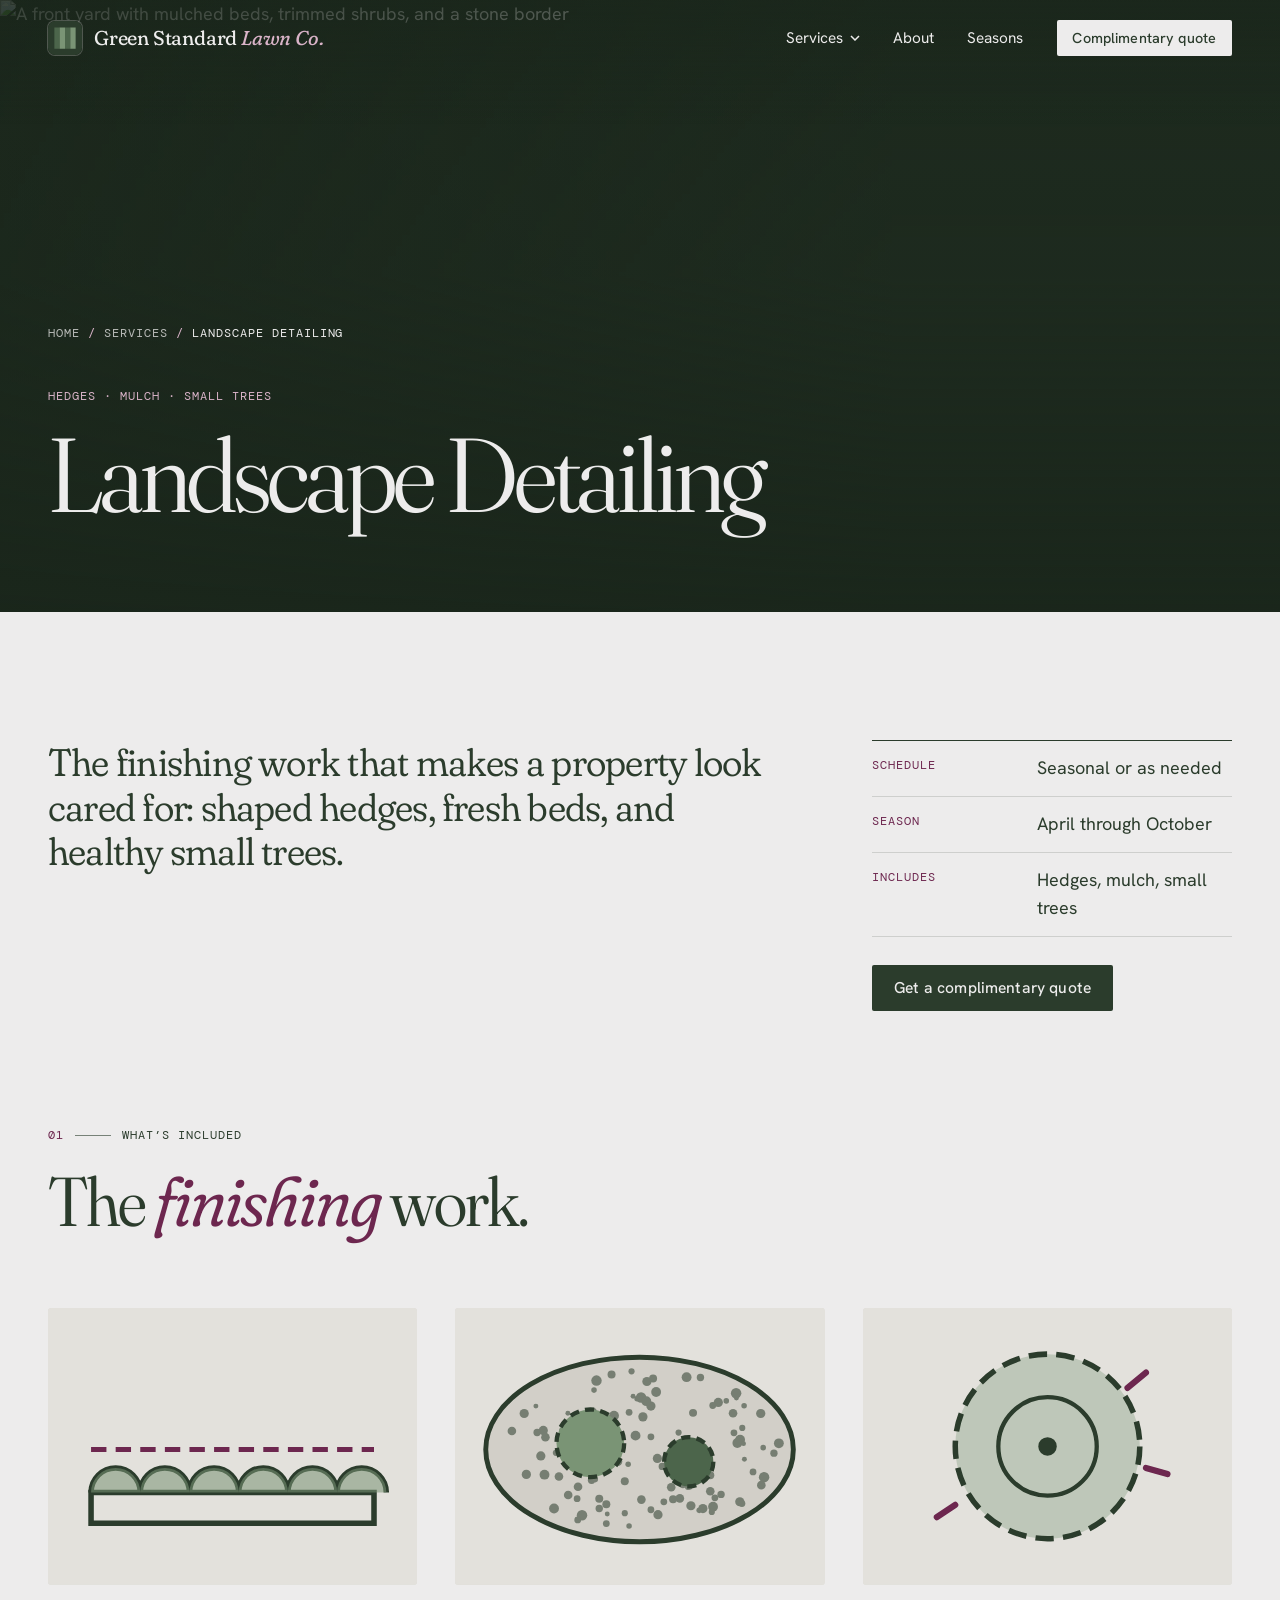
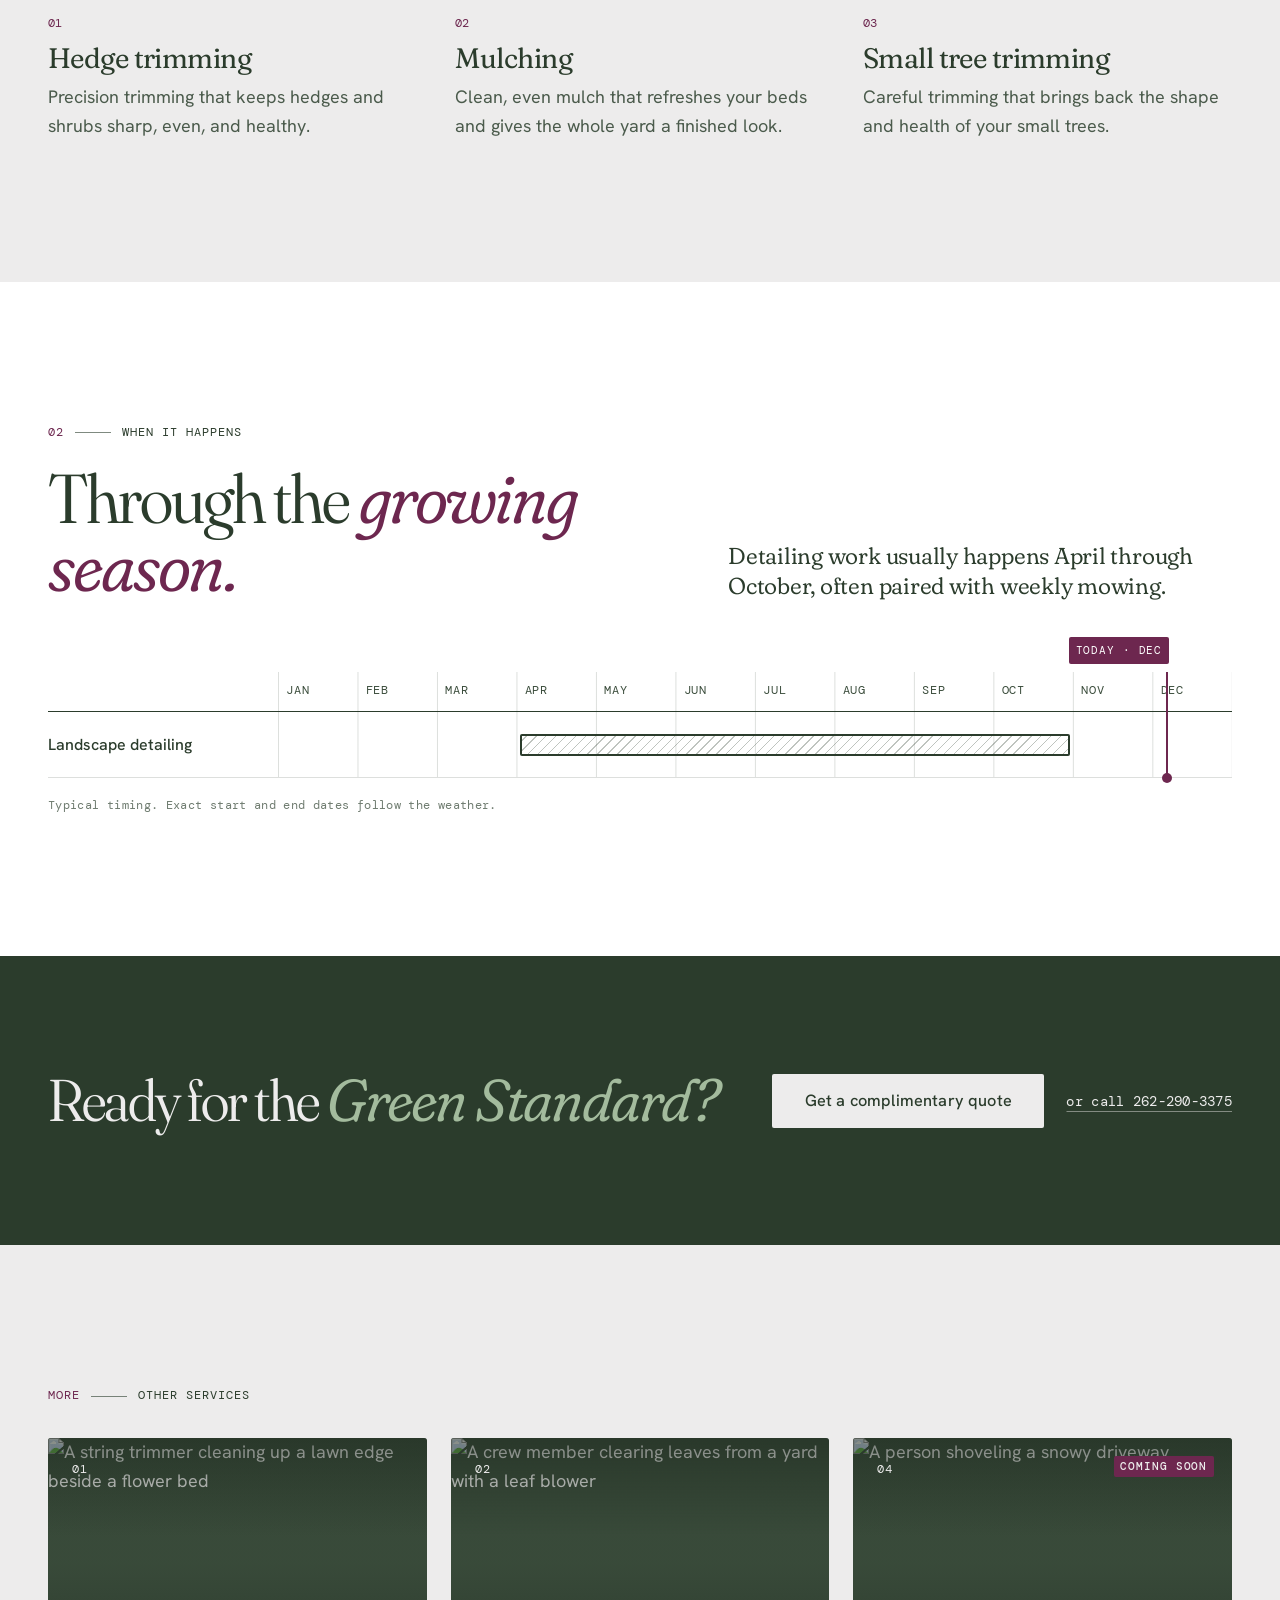
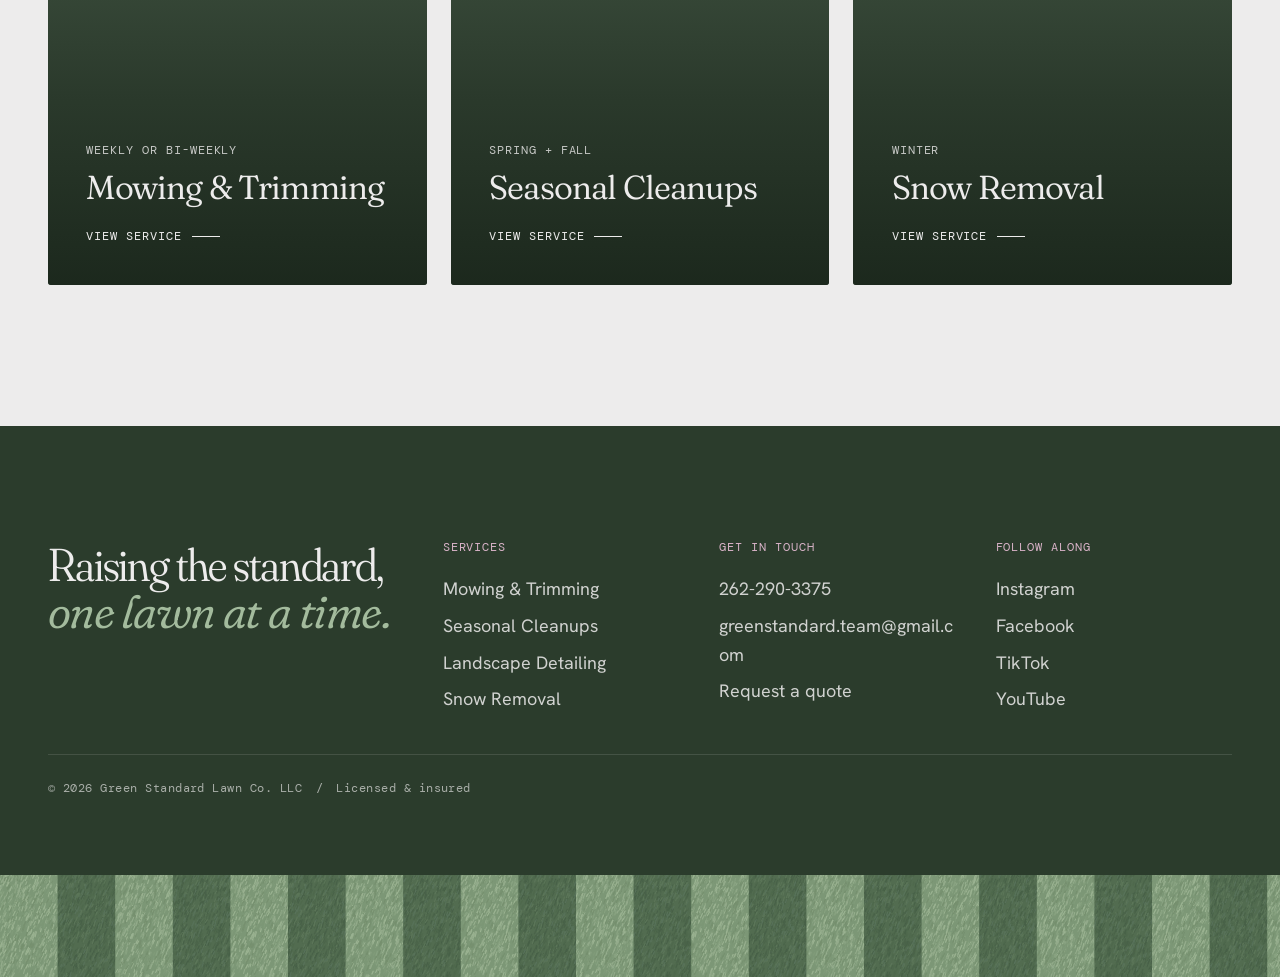
==== services/landscape-detailing.html @ 3d7eb129 "Photo-led landing page and a page for each service Full-screen photo hero with the header over it, b" ====
<!doctype html>
<html lang="en">
<head>
  <meta charset="utf-8">
  <meta name="viewport" content="width=device-width, initial-scale=1">
  <title>Landscape Detailing | Green Standard Lawn Co.</title>
  <meta name="description" content="Hedge trimming, clean mulching, and careful small-tree trimming. Green Standard Lawn Co., licensed and insured.">
  <!-- Preview build: keep it out of search results so it never competes with greenstandardlawn.co -->
  <meta name="robots" content="noindex, nofollow">
  <meta name="theme-color" content="#2B3C2C">
  <link rel="icon" href="../assets/favicon.svg" type="image/svg+xml">
  <link rel="preconnect" href="https://fonts.googleapis.com">
  <link rel="preconnect" href="https://fonts.gstatic.com" crossorigin>
  <link rel="preconnect" href="https://images.unsplash.com">
  <link rel="stylesheet" href="https://fonts.googleapis.com/css2?family=DM+Mono:wght@400;500&family=Fraunces:ital,opsz,wght,SOFT,WONK@0,9..144,300..800,0..100,0..1;1,9..144,300..800,0..100,0..1&family=Hanken+Grotesk:wght@400;500;600&display=swap">
  <link rel="stylesheet" href="../css/styles.css">
  <script>document.documentElement.classList.add('js')</script>
</head>
<body class="page-service">
  <a class="skip" href="#main">Skip to content</a>
  <header class="site-header" data-header>
    <div class="wrap header-inner">
      <a class="brand" href="../index.html" aria-label="Green Standard Lawn Co. home">
        <svg class="brand-mark" viewBox="0 0 32 32" aria-hidden="true"><rect width="32" height="32" rx="7" fill="#2B3C2C"/><path d="M6 6h5v20H6zM16 6h5v20h-5z" fill="#4C654B"/><path d="M11 6h5v20h-5zM21 6h5v20h-5z" fill="#7A9475"/></svg>
        <span class="brand-name">Green Standard <span>Lawn Co.</span></span>
      </a>
      <button class="menu-toggle" type="button" aria-expanded="false" aria-controls="site-nav" data-menu-toggle>
        <span class="menu-toggle-bars" aria-hidden="true"></span>
        <span class="menu-toggle-label">Menu</span>
      </button>
      <nav class="site-nav" id="site-nav" aria-label="Primary" data-nav>
        <div class="nav-dd" data-dd>
          <button class="nav-dd-btn" type="button" aria-expanded="false" aria-controls="dd-services" data-dd-btn>Services <svg viewBox="0 0 10 6" aria-hidden="true"><path d="M1 1l4 4 4-4" fill="none" stroke="currentColor" stroke-width="1.5"/></svg></button>
          <div class="nav-dd-panel" id="dd-services">
            <a href="../services/mowing-trimming.html"><span class="dd-thumb"><img src="https://images.unsplash.com/photo-1689728318937-17d24bc0a65c?w=112&h=112&fit=crop&q=72&auto=format" alt="" width="56" height="56" loading="lazy"></span><span><b>Mowing &amp; Trimming</b><small>Weekly or bi-weekly</small></span></a>
            <a href="../services/seasonal-cleanups.html"><span class="dd-thumb"><img src="https://images.unsplash.com/photo-1733286125300-b4c5563295ad?w=112&h=112&fit=crop&q=72&auto=format" alt="" width="56" height="56" loading="lazy"></span><span><b>Seasonal Cleanups</b><small>Spring + fall</small></span></a>
            <a href="../services/landscape-detailing.html"><span class="dd-thumb"><img src="https://images.unsplash.com/photo-1543309959-4d45288d1629?w=112&h=112&fit=crop&q=72&auto=format" alt="" width="56" height="56" loading="lazy"></span><span><b>Landscape Detailing</b><small>Hedges · Mulch · Small trees</small></span></a>
            <a href="../services/snow-removal.html"><span class="dd-thumb"><img src="https://images.unsplash.com/photo-1483385573908-0a2108937c4a?w=112&h=112&fit=crop&q=72&auto=format" alt="" width="56" height="56" loading="lazy"></span><span><b>Snow Removal</b><small>Coming soon</small></span></a>
            <a class="dd-all" href="../index.html#services">See all services</a>
          </div>
        </div>
        <a href="../index.html#standard">About</a>
        <a href="../index.html#seasons">Seasons</a>
        <a class="btn btn-small" href="../index.html#quote">Complimentary quote</a>
      </nav>
    </div>
  </header>

  <main id="main">
    <section class="banner">
      <img class="banner-img" src="https://images.unsplash.com/photo-1738193830098-2d92352a1856?w=2400&fit=crop&q=72&auto=format" srcset="https://images.unsplash.com/photo-1738193830098-2d92352a1856?w=1000&fit=crop&q=72&auto=format 1000w, https://images.unsplash.com/photo-1738193830098-2d92352a1856?w=1800&fit=crop&q=72&auto=format 1800w, https://images.unsplash.com/photo-1738193830098-2d92352a1856?w=2600&fit=crop&q=72&auto=format 2600w" sizes="100vw" alt="A front yard with mulched beds, trimmed shrubs, and a stone border" fetchpriority="high">
      <div class="banner-shade" aria-hidden="true"></div>
      <div class="wrap banner-inner">
        <nav class="crumbs" aria-label="Breadcrumb"><a href="../index.html">Home</a><i>/</i><a href="../index.html#services">Services</a><i>/</i><span aria-current="page">Landscape Detailing</span></nav>
        <p class="banner-meta">Hedges · Mulch · Small trees</p>
        <h1 class="display">Landscape Detailing</h1>
      </div>
    </section>

    <section class="svc-intro">
      <div class="wrap svc-intro-grid">
        <p class="svc-lede" data-reveal>The finishing work that makes a property look cared for: shaped hedges, fresh beds, and healthy small trees.</p>
        <div class="svc-side" data-reveal>
          <dl class="svc-facts">
            <div><dt>Schedule</dt><dd>Seasonal or as needed</dd></div>
            <div><dt>Season</dt><dd>April through October</dd></div>
            <div><dt>Includes</dt><dd>Hedges, mulch, small trees</dd></div>
          </dl>
          <a class="btn" href="../index.html?service=detailing#quote">Get a complimentary quote</a>
        </div>
      </div>
    </section>

    <section class="svc-included">
      <div class="wrap">
        <header class="section-head" data-reveal>
          <p class="eyebrow">01 <span>What’s included</span></p>
          <h2>The <em>finishing</em> work.</h2>
        </header>
        <ol class="included">
          <li data-reveal>
            <div class="included-art" aria-hidden="true"><svg viewBox="0 0 120 90" preserveAspectRatio="xMidYMid slice"><rect width="120" height="90" fill="#E3E1DC"/><g fill="none" stroke="#2B3C2C" stroke-width="1.8"><path d="M14 60a8 8 0 0 1 16 0 8 8 0 0 1 16 0 8 8 0 0 1 16 0 8 8 0 0 1 16 0 8 8 0 0 1 16 0 8 8 0 0 1 16 0"/><path d="M14 60h92v10H14z"/></g><path d="M14 46h92" stroke="#6D274F" stroke-width="1.6" stroke-dasharray="5 3"/><g fill="#7A9475" opacity=".55"><path d="M14 60a8 8 0 0 1 16 0 8 8 0 0 1 16 0 8 8 0 0 1 16 0 8 8 0 0 1 16 0 8 8 0 0 1 16 0 8 8 0 0 1 16 0z"/></g></svg></div>
            <span class="included-num">01</span>
            <h3>Hedge trimming</h3>
            <p>Precision trimming that keeps hedges and shrubs sharp, even, and healthy.</p>
          </li>
          <li data-reveal>
            <div class="included-art" aria-hidden="true"><svg viewBox="0 0 120 90" preserveAspectRatio="xMidYMid slice"><rect width="120" height="90" fill="#E3E1DC"/><ellipse cx="60" cy="46" rx="50" ry="30" fill="#D2CFC8" stroke="#2B3C2C" stroke-width="1.6"/><g fill="#2B3C2C" opacity=".55"><circle cx="34.8" cy="39.7" r="0.9"/><circle cx="68.4" cy="47.5" r="0.8"/><circle cx="83" cy="54.4" r="1.3"/><circle cx="85.6" cy="30.7" r="1.5"/><circle cx="55.2" cy="56.3" r="1.3"/><circle cx="36.8" cy="60.8" r="1.4"/><circle cx="86.5" cy="60.6" r="1.2"/><circle cx="45.1" cy="33.4" r="0.9"/><circle cx="59.2" cy="29.5" r="0.9"/><circle cx="56.3" cy="50.8" r="0.9"/><circle cx="49.2" cy="70.1" r="1.1"/><circle cx="56.6" cy="33.9" r="1.1"/><circle cx="49.5" cy="67" r="0.8"/><circle cx="47" cy="44.6" r="1"/><circle cx="46.4" cy="50.6" r="1"/><circle cx="56.6" cy="70.9" r="0.9"/><circle cx="79.4" cy="65.8" r="0.9"/><circle cx="78.6" cy="54.2" r="1.6"/><circle cx="100.2" cy="45.4" r="0.9"/><circle cx="52.9" cy="49.9" r="1.5"/><circle cx="73.4" cy="56.3" r="0.9"/><circle cx="46" cy="23.6" r="1.7"/><circle cx="40" cy="58.1" r="1.4"/><circle cx="90.4" cy="34.2" r="1.4"/><circle cx="50.9" cy="21.6" r="1.3"/><circle cx="65.4" cy="27.3" r="1.6"/><circle cx="55.2" cy="66.7" r="1"/><circle cx="46.9" cy="65.2" r="1.2"/><circle cx="69.4" cy="50.5" r="1.5"/><circle cx="92.6" cy="63" r="1.5"/><circle cx="32.2" cy="65.2" r="1.6"/><circle cx="76.3" cy="58.2" r="0.9"/><circle cx="33.5" cy="46.5" r="1.1"/><circle cx="76.7" cy="64.3" r="1.5"/><circle cx="41.3" cy="67.4" r="1.7"/><circle cx="51.9" cy="43.7" r="0.9"/><circle cx="39.3" cy="45.5" r="1.6"/><circle cx="22.5" cy="34.3" r="1.5"/><circle cx="91.5" cy="29.3" r="0.8"/><circle cx="88.2" cy="30.2" r="0.9"/><circle cx="65.8" cy="48.9" r="1.5"/><circle cx="75.7" cy="58.3" r="0.9"/><circle cx="49.7" cy="51.5" r="1.3"/><circle cx="105.3" cy="44" r="1.6"/><circle cx="26.3" cy="31.9" r="0.8"/><circle cx="66" cy="67.2" r="1.5"/><circle cx="83" cy="59.6" r="1.4"/><circle cx="61.1" cy="35.4" r="1.5"/><circle cx="60.5" cy="29.1" r="1.7"/><circle cx="43.1" cy="44.4" r="1.4"/><circle cx="63.7" cy="31.9" r="1.5"/><circle cx="39.7" cy="62" r="1.1"/><circle cx="57.4" cy="20.6" r="1"/><circle cx="62.4" cy="23.9" r="1.5"/><circle cx="48.3" cy="40" r="0.9"/><circle cx="45.2" cy="26.7" r="0.9"/><circle cx="58.7" cy="41.5" r="1.6"/><circle cx="83.8" cy="31.7" r="1.1"/><circle cx="83.9" cy="64.6" r="1.6"/><circle cx="93.4" cy="39" r="1"/><circle cx="41.5" cy="45.8" r="1.4"/><circle cx="50.1" cy="39.2" r="0.9"/><circle cx="92.7" cy="42.8" r="1.6"/><circle cx="73.1" cy="61.9" r="1.4"/><circle cx="39.1" cy="52.4" r="1"/><circle cx="36.8" cy="37.9" r="1"/><circle cx="91.8" cy="43.9" r="1.6"/><circle cx="62.2" cy="30.3" r="1.6"/><circle cx="63.7" cy="41.9" r="1.1"/><circle cx="38.7" cy="39.2" r="1.5"/><circle cx="94.1" cy="49.2" r="0.8"/><circle cx="63.7" cy="65.6" r="1.1"/><circle cx="84.5" cy="61.7" r="1.1"/><circle cx="67.9" cy="63" r="1.1"/><circle cx="80.9" cy="51.8" r="1.5"/><circle cx="91.4" cy="27.7" r="1.7"/><circle cx="94" cy="31.8" r="0.9"/><circle cx="49.9" cy="52.1" r="0.9"/><circle cx="45.6" cy="55.8" r="0.9"/><circle cx="99.4" cy="34.3" r="1.5"/><circle cx="73.2" cy="44.5" r="1.2"/><circle cx="100.5" cy="55" r="1.7"/><circle cx="18.5" cy="40" r="1.4"/><circle cx="96.9" cy="53.3" r="1.1"/><circle cx="51.7" cy="35" r="1.6"/><circle cx="28.7" cy="39.8" r="1.5"/><circle cx="60.6" cy="62.3" r="1.4"/><circle cx="72.7" cy="40.5" r="1"/><circle cx="45.3" cy="43.2" r="1.7"/><circle cx="36.7" cy="34.2" r="0.8"/><circle cx="83.5" cy="66.3" r="1"/><circle cx="90.7" cy="40.6" r="1.1"/><circle cx="44.4" cy="56" r="1.2"/><circle cx="79.8" cy="22.6" r="1.2"/><circle cx="74.1" cy="57.5" r="1.1"/><circle cx="99.6" cy="57.6" r="1.4"/><circle cx="23.2" cy="54.1" r="1.5"/><circle cx="32.8" cy="47.1" r="1"/><circle cx="67.4" cy="51.5" r="1.2"/><circle cx="57.9" cy="28.7" r="0.8"/><circle cx="103.7" cy="47.2" r="1.2"/><circle cx="77.4" cy="34.1" r="1.3"/><circle cx="33.8" cy="54.8" r="1.4"/><circle cx="70.3" cy="58.3" r="1.4"/><circle cx="75.3" cy="22.5" r="1.6"/><circle cx="93.3" cy="63.6" r="1.1"/><circle cx="27.9" cy="48.1" r="1.5"/><circle cx="93.8" cy="44.1" r="0.8"/><circle cx="26.7" cy="40.5" r="1.2"/><circle cx="38.7" cy="51.9" r="1.1"/><circle cx="70.9" cy="62.2" r="1.3"/><circle cx="49.2" cy="63.8" r="1.3"/><circle cx="48.3" cy="47.9" r="1.1"/><circle cx="39.9" cy="68.9" r="1.1"/><circle cx="64.4" cy="22.9" r="1.3"/><circle cx="80.6" cy="65.2" r="1.5"/><circle cx="71" cy="46.9" r="0.9"/><circle cx="29.1" cy="54.2" r="1.6"/><circle cx="29.4" cy="42" r="1.4"/><circle cx="46.9" cy="62" r="1.3"/></g><circle cx="44" cy="44" r="11" fill="#7A9475" stroke="#2B3C2C" stroke-width="1.4" stroke-dasharray="3 2"/><circle cx="76" cy="50" r="8" fill="#4C654B" stroke="#2B3C2C" stroke-width="1.4" stroke-dasharray="3 2"/></svg></div>
            <span class="included-num">02</span>
            <h3>Mulching</h3>
            <p>Clean, even mulch that refreshes your beds and gives the whole yard a finished look.</p>
          </li>
          <li data-reveal>
            <div class="included-art" aria-hidden="true"><svg viewBox="0 0 120 90" preserveAspectRatio="xMidYMid slice"><rect width="120" height="90" fill="#E3E1DC"/><circle cx="60" cy="45" r="30" fill="#7A9475" fill-opacity=".35" stroke="#2B3C2C" stroke-width="1.8" stroke-dasharray="6 3"/><circle cx="60" cy="45" r="16" fill="none" stroke="#2B3C2C" stroke-width="1.4"/><circle cx="60" cy="45" r="3" fill="#2B3C2C"/><g stroke="#6D274F" stroke-width="2" stroke-linecap="round"><path d="M86 26l6-5M92 52l7 2M30 64l-6 4"/></g></svg></div>
            <span class="included-num">03</span>
            <h3>Small tree trimming</h3>
            <p>Careful trimming that brings back the shape and health of your small trees.</p>
          </li>
        </ol>
      </div>
    </section>

    <section class="seasons svc-season">
      <div class="wrap">
        <header class="section-head section-head-split" data-reveal>
          <div>
            <p class="eyebrow">02 <span>When it happens</span></p>
            <h2>Through the <em>growing season.</em></h2>
          </div>
          <p class="season-now">Detailing work usually happens April through October, often paired with weekly mowing.</p>
        </header>
        <div class="almanac" data-almanac data-reveal role="table" aria-label="Typical months for Landscape Detailing">
          <div class="almanac-row almanac-head" role="row">
            <span class="almanac-label" role="columnheader"><span class="sr-only">Service</span></span>
            <div class="almanac-track" role="presentation"><span role="columnheader">Jan</span><span role="columnheader">Feb</span><span role="columnheader">Mar</span><span role="columnheader">Apr</span><span role="columnheader">May</span><span role="columnheader">Jun</span><span role="columnheader">Jul</span><span role="columnheader">Aug</span><span role="columnheader">Sep</span><span role="columnheader">Oct</span><span role="columnheader">Nov</span><span role="columnheader">Dec</span></div>
          </div>
          <div class="almanac-row" role="row">
            <span class="almanac-label" role="rowheader">Landscape detailing</span>
            <div class="almanac-track" role="cell" aria-label="April through October"><span class="bar bar-outline" style="grid-column: 4 / 11"></span></div>
          </div>
          <div class="almanac-today" data-today aria-hidden="true"><span data-today-label>Today</span></div>
        </div>
        <p class="fine">Typical timing. Exact start and end dates follow the weather.</p>
      </div>
    </section>

    <section class="cta-band">
      <div class="wrap cta-grid">
        <h2>Ready for the <em>Green Standard?</em></h2>
        <div class="cta-actions">
          <a class="btn btn-light btn-large" href="../index.html?service=detailing#quote">Get a complimentary quote</a>
          <a class="text-link text-link-light" href="tel:2622903375">or call 262-290-3375</a>
        </div>
      </div>
    </section>

    <section class="other">
      <div class="wrap">
        <header class="section-head" data-reveal>
          <p class="eyebrow">More <span>Other services</span></p>
        </header>
        <ul class="tiles tiles-3">
        <li data-reveal>
          <a class="tile" href="../services/mowing-trimming.html">
            <img src="https://images.unsplash.com/photo-1689728318937-17d24bc0a65c?w=1100&h=1240&fit=crop&q=72&auto=format" alt="A string trimmer cleaning up a lawn edge beside a flower bed" width="1100" height="1240" loading="lazy" decoding="async">
            <span class="tile-shade" aria-hidden="true"></span>
            <span class="tile-num">01</span>
            <span class="tile-body">
              <span class="tile-meta">Weekly or bi-weekly</span>
              <h3 class="tile-title">Mowing &amp; Trimming</h3>
              <span class="tile-desc">Precise mowing, every edge trimmed clean, and a steady schedule all season.</span>
              <span class="tile-cta">View service</span>
            </span>
          </a>
        </li>
        <li data-reveal>
          <a class="tile" href="../services/seasonal-cleanups.html">
            <img src="https://images.unsplash.com/photo-1733286125300-b4c5563295ad?w=1100&h=1240&fit=crop&q=72&auto=format" alt="A crew member clearing leaves from a yard with a leaf blower" width="1100" height="1240" loading="lazy" decoding="async">
            <span class="tile-shade" aria-hidden="true"></span>
            <span class="tile-num">02</span>
            <span class="tile-body">
              <span class="tile-meta">Spring + fall</span>
              <h3 class="tile-title">Seasonal Cleanups</h3>
              <span class="tile-desc">A spring and fall reset that clears the leaves, debris, and winter buildup.</span>
              <span class="tile-cta">View service</span>
            </span>
          </a>
        </li>
        <li data-reveal>
          <a class="tile" href="../services/snow-removal.html">
            <img src="https://images.unsplash.com/photo-1483385573908-0a2108937c4a?w=1100&h=1240&fit=crop&q=72&auto=format" alt="A person shoveling a snowy driveway" width="1100" height="1240" loading="lazy" decoding="async">
            <span class="tile-shade" aria-hidden="true"></span>
            <span class="tile-num">04</span>
            <span class="tag tile-tag">Coming soon</span>
            <span class="tile-body">
              <span class="tile-meta">Winter</span>
              <h3 class="tile-title">Snow Removal</h3>
              <span class="tile-desc">Professional snow clearing and winter maintenance. Details coming soon.</span>
              <span class="tile-cta">View service</span>
            </span>
          </a>
        </li>
        </ul>
      </div>
    </section>
  </main>

  <footer class="site-footer">
    <div class="wrap footer-grid">
      <p class="footer-tag">Raising the standard,<br><em>one lawn at a time.</em></p>
      <div class="footer-col">
        <h2 class="footer-h">Services</h2>
        <a href="../services/mowing-trimming.html">Mowing &amp; Trimming</a>
        <a href="../services/seasonal-cleanups.html">Seasonal Cleanups</a>
        <a href="../services/landscape-detailing.html">Landscape Detailing</a>
        <a href="../services/snow-removal.html">Snow Removal</a>
      </div>
      <div class="footer-col">
        <h2 class="footer-h">Get in touch</h2>
        <a href="tel:2622903375">262-290-3375</a>
        <a href="mailto:greenstandard.team@gmail.com">greenstandard.team@gmail.com</a>
        <a href="../index.html#quote">Request a quote</a>
      </div>
      <div class="footer-col">
        <h2 class="footer-h">Follow along</h2>
        <a href="https://www.instagram.com/greenstandardlawn/" rel="noopener" target="_blank">Instagram</a>
        <a href="https://www.facebook.com/profile.php?id=61560781030073" rel="noopener" target="_blank">Facebook</a>
        <a href="https://www.tiktok.com/@greenstandardlawn" rel="noopener" target="_blank">TikTok</a>
        <a href="https://www.youtube.com/@GreenStandardLawn" rel="noopener" target="_blank">YouTube</a>
      </div>
      <p class="footer-legal">&copy; <span data-year>2026</span> Green Standard Lawn Co. LLC <i>/</i> Licensed &amp; insured</p>
    </div>
    <div class="footer-lawn" aria-hidden="true"><canvas data-footer-lawn></canvas></div>
  </footer>

  <script src="../js/lawn.js" defer></script>
  <script src="../js/main.js" defer></script>
</body>
</html>
---- css/styles.css ----
/* ==========================================================================
   Green Standard Lawn Co.
   Palette from the original site:
   forest #2B3C2C · moss #3B4D3C · bone #EDECEC · white · plum #6D274F
   Lawn greens are tints of moss, so everything stays in one family.
   ========================================================================== */

:root {
  --forest: #2B3C2C;
  --forest-deep: #1F2C20;
  --moss: #3B4D3C;
  --bone: #EDECEC;
  --bone-2: #E3E1DC;
  --white: #FFFFFF;
  --plum: #6D274F;
  --plum-tint: #D9B3C8;

  --lawn-light: #7A9475;
  --lawn-dark: #4C654B;
  --sage-on-dark: #A3BB9D;

  --ink: var(--forest);
  --ink-soft: #4B5B4C;
  --rule: rgba(43, 60, 44, 0.16);
  --rule-strong: rgba(43, 60, 44, 0.32);
  --rule-on-dark: rgba(237, 236, 236, 0.2);
  --shade: 26, 38, 27;

  --f-display: "Fraunces", Georgia, "Times New Roman", serif;
  --f-body: "Hanken Grotesk", "Segoe UI", system-ui, -apple-system, sans-serif;
  --f-mono: "DM Mono", ui-monospace, "SFMono-Regular", Consolas, monospace;

  --gutter: clamp(16px, 4vw, 48px);
  --maxw: 1280px;
  --header-h: 76px;
  --ease: cubic-bezier(0.2, 0.7, 0.2, 1);
}

/* ---------- base ---------- */
*, *::before, *::after { box-sizing: border-box; }
html { scroll-behavior: smooth; scroll-padding-top: calc(var(--header-h) + 12px); -webkit-text-size-adjust: 100%; }
body {
  margin: 0;
  background: var(--bone);
  color: var(--ink);
  font-family: var(--f-body);
  font-size: clamp(16px, 0.25vw + 15px, 18px);
  line-height: 1.6;
  -webkit-font-smoothing: antialiased;
  text-rendering: optimizeLegibility;
  overflow-x: hidden;
}
img, svg, canvas { display: block; max-width: 100%; }
a { color: inherit; }
p { margin: 0; }
h1, h2, h3 {
  margin: 0;
  font-family: var(--f-display);
  font-weight: 400;
  line-height: 1.02;
  letter-spacing: -0.02em;
  font-variation-settings: "SOFT" 50, "WONK" 0;
}
em { font-style: italic; font-variation-settings: "SOFT" 100, "WONK" 1; }
button { font: inherit; }
::selection { background: var(--plum); color: var(--bone); }
:focus-visible { outline: 2px solid var(--plum); outline-offset: 3px; }

.wrap { width: min(var(--maxw), 100% - 2 * var(--gutter)); margin-inline: auto; }
.sr-only { position: absolute; width: 1px; height: 1px; padding: 0; margin: -1px; overflow: hidden; clip: rect(0 0 0 0); white-space: nowrap; border: 0; }
.skip { position: absolute; left: -9999px; top: 12px; z-index: 100; background: var(--forest); color: var(--bone); padding: 0.7em 1em; text-decoration: none; }
.skip:focus { left: 12px; }

/* ---------- shared bits ---------- */
.eyebrow {
  display: flex;
  align-items: center;
  gap: 0.9em;
  margin-bottom: 1.4rem;
  font-family: var(--f-mono);
  font-size: 0.78rem;
  letter-spacing: 0.08em;
  text-transform: uppercase;
  color: var(--plum);
}
.eyebrow span { display: inline-flex; align-items: center; gap: 0.9em; color: var(--forest); }
.eyebrow span::before { content: ""; width: 36px; height: 1px; background: currentColor; opacity: 0.6; }
.eyebrow-light { color: var(--plum-tint); }
.eyebrow-light span { color: var(--bone); }
.eyebrow-photo { color: rgba(237, 236, 236, 0.85); flex-wrap: wrap; gap: 0.6em; }
.eyebrow-photo i { font-style: normal; color: var(--plum-tint); }

.display {
  font-weight: 340;
  line-height: 0.94;
  letter-spacing: -0.04em;
  font-variation-settings: "SOFT" 30, "WONK" 0, "opsz" 144;
}
.display em { padding-right: 0.04em; }
.display .line { display: block; }

.btn {
  position: relative;
  display: inline-flex;
  align-items: center;
  justify-content: center;
  gap: 0.6em;
  padding: 0.95em 1.4em;
  border: 0;
  border-radius: 2px;
  background: var(--forest);
  color: var(--bone);
  font: 500 0.98rem/1 var(--f-body);
  letter-spacing: 0.01em;
  text-decoration: none;
  cursor: pointer;
  overflow: hidden;
  isolation: isolate;
  transition: background-color 0.3s var(--ease), color 0.3s var(--ease);
}
/* hover: a fresh set of stripes rolls across the button */
.btn::before {
  content: "";
  position: absolute;
  inset: 0;
  z-index: -1;
  background: repeating-linear-gradient(90deg, rgba(255, 255, 255, 0.09) 0 14px, transparent 14px 28px);
  transform: translateX(-101%);
  transition: transform 0.6s var(--ease);
}
.btn:hover { background: var(--plum); color: var(--bone); }
.btn:hover::before { transform: translateX(0); }
.btn-small { padding: 0.75em 1.1em; font-size: 0.9rem; }
.btn-large { padding: 1.15em 2em; font-size: 1.02rem; }
.btn-light { background: var(--bone); color: var(--forest); }

.text-link {
  font-family: var(--f-mono);
  font-size: 0.86rem;
  letter-spacing: 0.02em;
  text-decoration: underline;
  text-decoration-thickness: 1px;
  text-underline-offset: 0.35em;
  text-decoration-color: var(--rule-strong);
  transition: text-decoration-color 0.2s;
}
.text-link:hover { text-decoration-color: var(--plum); }
.text-link-light { color: var(--bone); text-decoration-color: rgba(237, 236, 236, 0.45); }
.text-link-light:hover { text-decoration-color: var(--bone); }

.tag {
  display: inline-block;
  padding: 0.45em 0.6em;
  border-radius: 2px;
  background: var(--plum);
  color: var(--bone);
  font: 500 0.7rem/1 var(--f-mono);
  letter-spacing: 0.08em;
  text-transform: uppercase;
  vertical-align: middle;
}
.tag-small { font-size: 0.62rem; padding: 0.4em 0.5em; }

.section-head { max-width: 780px; margin-bottom: clamp(40px, 6vw, 72px); }
.section-head h2 {
  font-size: clamp(2.4rem, 5.4vw, 4.6rem);
  font-weight: 350;
  letter-spacing: -0.03em;
  line-height: 0.98;
  font-variation-settings: "SOFT" 40, "opsz" 144;
}
.section-head h2 em { color: var(--plum); }
.section-head-split {
  max-width: none;
  display: grid;
  grid-template-columns: minmax(0, 1.1fr) minmax(0, 0.9fr);
  gap: 28px 64px;
  align-items: end;
}
.section-lede { margin-top: 1.3rem; max-width: 56ch; color: var(--ink-soft); font-size: 1.06em; }
.section-head-split .section-lede { margin-top: 0; }
.fine { margin-top: 18px; font-family: var(--f-mono); font-size: 0.74rem; letter-spacing: 0.03em; color: var(--ink-soft); opacity: 0.8; }

/* ---------- reveal on scroll ---------- */
.js [data-reveal] { opacity: 0; transform: translateY(26px); transition: opacity 0.9s var(--ease), transform 0.9s var(--ease); }
.js [data-reveal].is-in { opacity: 1; transform: none; }
.tiles li:nth-child(2), .included li:nth-child(2), .pillars li:nth-child(2) { transition-delay: 0.08s; }
.tiles li:nth-child(3), .included li:nth-child(3), .pillars li:nth-child(3) { transition-delay: 0.16s; }
.tiles li:nth-child(4), .pillars li:nth-child(4) { transition-delay: 0.24s; }

/* ==========================================================================
   Header: sits over the photo, turns solid once you scroll
   ========================================================================== */
.site-header {
  position: fixed;
  top: 0;
  left: 0;
  right: 0;
  z-index: 50;
  color: var(--bone);
  border-bottom: 1px solid transparent;
  transition: background-color 0.35s var(--ease), color 0.35s var(--ease), border-color 0.35s;
}
.site-header::before {
  content: "";
  position: absolute;
  inset: 0 0 -48px;
  z-index: -1;
  background: linear-gradient(rgba(var(--shade), 0.55), rgba(var(--shade), 0));
  pointer-events: none;
  transition: opacity 0.35s;
}
.site-header.is-solid { background: var(--bone); color: var(--forest); border-bottom-color: var(--rule); }
.site-header.is-solid::before { opacity: 0; }
.header-inner { display: flex; align-items: center; justify-content: space-between; gap: 24px; height: var(--header-h); }
.brand { display: inline-flex; align-items: center; gap: 12px; text-decoration: none; }
.brand-mark { width: 34px; height: 34px; flex: none; box-shadow: 0 0 0 1px rgba(237, 236, 236, 0.25); border-radius: 7px; }
.is-solid .brand-mark { box-shadow: none; }
.brand-name {
  font-family: var(--f-display);
  font-size: 1.25rem;
  letter-spacing: -0.01em;
  white-space: nowrap;
  font-variation-settings: "SOFT" 100, "opsz" 24;
}
.brand-name span { font-style: italic; color: var(--plum-tint); font-variation-settings: "SOFT" 100, "WONK" 1, "opsz" 24; transition: color 0.35s; }
.is-solid .brand-name span { color: var(--plum); }

.site-nav { display: flex; align-items: center; gap: clamp(18px, 2.6vw, 38px); }
.site-nav > a:not(.btn), .nav-dd-btn { position: relative; padding: 4px 0; font-size: 0.96rem; text-decoration: none; }
.site-nav > a:not(.btn)::after, .nav-dd-btn::after {
  content: "";
  position: absolute;
  left: 0; right: 0; bottom: -3px;
  height: 3px;
  background: repeating-linear-gradient(90deg, var(--lawn-dark) 0 6px, var(--lawn-light) 6px 12px);
  transform: scaleX(0);
  transform-origin: left;
  transition: transform 0.4s var(--ease);
}
.site-nav > a:not(.btn):hover::after, .nav-dd-btn:hover::after, .nav-dd-btn[aria-expanded="true"]::after { transform: scaleX(1); }
.site-nav .btn { background: var(--bone); color: var(--forest); }
.is-solid .site-nav .btn { background: var(--forest); color: var(--bone); }
.site-nav .btn:hover { background: var(--plum); color: var(--bone); }

/* services dropdown */
.nav-dd { position: relative; }
.nav-dd-btn { display: inline-flex; align-items: center; gap: 7px; border: 0; background: none; color: inherit; cursor: pointer; }
.nav-dd-btn svg { width: 10px; height: 6px; transition: transform 0.3s var(--ease); }
.nav-dd-btn[aria-expanded="true"] svg { transform: rotate(180deg); }
.nav-dd-panel {
  position: absolute;
  top: calc(100% + 20px);
  left: 50%;
  width: 380px;
  padding: 8px;
  border-radius: 3px;
  background: var(--bone);
  color: var(--forest);
  box-shadow: 0 24px 50px rgba(var(--shade), 0.28), 0 0 0 1px rgba(var(--shade), 0.06);
  opacity: 0;
  visibility: hidden;
  transform: translate(-50%, 8px);
  transition: opacity 0.22s var(--ease), transform 0.22s var(--ease), visibility 0.22s;
}
.nav-dd-panel::before { content: ""; position: absolute; left: 0; right: 0; top: -20px; height: 20px; }
.nav-dd.is-open .nav-dd-panel { opacity: 1; visibility: visible; transform: translate(-50%, 0); }
.nav-dd-panel a { display: grid; grid-template-columns: 56px minmax(0, 1fr); gap: 14px; align-items: center; padding: 8px; border-radius: 2px; text-decoration: none; transition: background-color 0.2s; }
.nav-dd-panel a:hover, .nav-dd-panel a:focus-visible { background: var(--white); }
.dd-thumb { width: 56px; height: 56px; overflow: hidden; border-radius: 2px; background: var(--moss); }
.dd-thumb img { width: 100%; height: 100%; object-fit: cover; }
.nav-dd-panel b { display: block; font-family: var(--f-display); font-size: 1.15rem; font-weight: 400; letter-spacing: -0.01em; line-height: 1.2; }
.nav-dd-panel small { font-family: var(--f-mono); font-size: 0.68rem; letter-spacing: 0.06em; text-transform: uppercase; color: var(--moss); }
.nav-dd-panel .dd-all { display: block; margin-top: 4px; padding: 12px 8px 6px; border-top: 1px solid var(--rule); font-family: var(--f-mono); font-size: 0.74rem; letter-spacing: 0.08em; text-transform: uppercase; color: var(--plum); }
.nav-dd-panel .dd-all:hover { background: none; text-decoration: underline; text-underline-offset: 0.3em; }

.menu-toggle {
  display: none;
  align-items: center;
  gap: 10px;
  padding: 8px 0 8px 8px;
  border: 0;
  background: none;
  color: inherit;
  font: 500 0.82rem/1 var(--f-mono);
  letter-spacing: 0.08em;
  text-transform: uppercase;
  cursor: pointer;
}
.menu-toggle-bars { position: relative; width: 22px; height: 10px; border-top: 2px solid currentColor; border-bottom: 2px solid currentColor; transition: transform 0.3s var(--ease); }
.menu-toggle[aria-expanded="true"] .menu-toggle-bars { transform: scaleY(0.4); }

/* ==========================================================================
   Photo hero (home) and photo banner (service pages)
   ========================================================================== */
.hero-photo, .banner { position: relative; display: flex; align-items: flex-end; overflow: hidden; background: var(--forest-deep); color: var(--bone); isolation: isolate; }
.hero-photo { min-height: max(640px, 100svh); }
.banner { min-height: clamp(460px, 68vh, 680px); }
.hero-img, .banner-img { position: absolute; inset: 0; z-index: -2; width: 100%; height: 100%; object-fit: cover; filter: saturate(0.9) contrast(1.02); }
.js .hero-img, .js .banner-img { animation: drift 22s cubic-bezier(0.25, 0.6, 0.3, 1) both; }
@keyframes drift { from { transform: scale(1.1); } to { transform: scale(1); } }
.hero-shade, .banner-shade { position: absolute; inset: 0; z-index: -1; }
.hero-shade {
  background:
    linear-gradient(90deg, rgba(var(--shade), 0.85) 0%, rgba(var(--shade), 0.55) 42%, rgba(var(--shade), 0.12) 100%),
    linear-gradient(0deg, rgba(var(--shade), 0.75) 0%, rgba(var(--shade), 0) 45%);
}
.banner-shade {
  background:
    linear-gradient(0deg, rgba(var(--shade), 0.9) 0%, rgba(var(--shade), 0.3) 55%, rgba(var(--shade), 0.4) 100%),
    linear-gradient(90deg, rgba(var(--shade), 0.5), rgba(var(--shade), 0) 70%);
}
.hero-inner { padding: calc(var(--header-h) + 64px) 0 clamp(120px, 15vh, 168px); }
.hero-photo .display { font-size: clamp(3.1rem, 7.2vw, 7.4rem); }
.hero-photo .display em, .banner .display em { color: var(--plum-tint); }
.js .hero-photo .display .line { animation: rise 1.1s var(--ease) both; }
.js .hero-photo .display .line + .line { animation-delay: 0.1s; }
.js .hero-sub, .js .hero-ctas { animation: rise 1.1s var(--ease) 0.22s both; }
.js .hero-ctas { animation-delay: 0.32s; }
@keyframes rise { from { opacity: 0; transform: translateY(0.4em); } to { opacity: 1; transform: none; } }
.hero-sub { max-width: 46ch; margin-top: clamp(22px, 3vw, 32px); font-size: 1.12em; color: rgba(237, 236, 236, 0.86); }
.hero-ctas { display: flex; flex-wrap: wrap; align-items: center; gap: 14px 22px; margin-top: clamp(26px, 3.4vw, 38px); }

.hero-strip { position: absolute; left: 0; right: 0; bottom: 0; border-top: 1px solid var(--rule-on-dark); background: rgba(var(--shade), 0.35); }
.hero-strip-inner { display: flex; align-items: center; gap: clamp(18px, 3vw, 44px); min-height: 64px; font-family: var(--f-mono); font-size: 0.74rem; letter-spacing: 0.08em; text-transform: uppercase; color: rgba(237, 236, 236, 0.82); }
.hero-strip-inner > span { display: inline-flex; align-items: center; gap: 0.7em; }
.hero-strip-inner > span::before { content: ""; width: 7px; height: 7px; border-radius: 50%; background: var(--lawn-light); }
.hero-scroll { margin-left: auto; display: inline-flex; align-items: center; gap: 10px; text-decoration: none; color: var(--bone); }
.hero-scroll svg { width: 16px; height: 16px; transition: transform 0.3s var(--ease); }
.hero-scroll:hover svg { transform: translateY(3px); }

.banner-inner { padding: calc(var(--header-h) + 56px) 0 clamp(52px, 7vw, 88px); }
.crumbs { display: flex; flex-wrap: wrap; gap: 0.7em; margin-bottom: clamp(28px, 4vw, 44px); font-family: var(--f-mono); font-size: 0.74rem; letter-spacing: 0.08em; text-transform: uppercase; color: rgba(237, 236, 236, 0.75); }
.crumbs a { text-decoration: none; }
.crumbs a:hover { color: var(--bone); text-decoration: underline; text-underline-offset: 0.3em; }
.crumbs i { font-style: normal; color: var(--plum-tint); }
.crumbs [aria-current] { color: var(--bone); }
.banner-meta { margin-bottom: 18px; font-family: var(--f-mono); font-size: 0.78rem; letter-spacing: 0.08em; text-transform: uppercase; color: var(--plum-tint); }
.banner .display { font-size: clamp(3rem, 8.2vw, 7.4rem); }

/* ==========================================================================
   Service tiles
   ========================================================================== */
.services-home { padding: clamp(96px, 12vw, 168px) 0; }
.tiles { list-style: none; margin: 0; padding: 0; display: grid; grid-template-columns: repeat(2, minmax(0, 1fr)); gap: clamp(14px, 2vw, 24px); }
.tiles-3 { grid-template-columns: repeat(3, minmax(0, 1fr)); }
.tile {
  position: relative;
  display: block;
  aspect-ratio: 1 / 1.12;
  overflow: hidden;
  border-radius: 3px;
  background: var(--moss);
  color: var(--bone);
  text-decoration: none;
  isolation: isolate;
}
.tiles-3 .tile { aspect-ratio: 1 / 1.18; }
.tile img { position: absolute; inset: 0; z-index: -2; width: 100%; height: 100%; object-fit: cover; filter: saturate(0.85); transition: transform 1.2s var(--ease), filter 0.6s; }
.tile-shade {
  position: absolute;
  inset: 0;
  z-index: -1;
  background:
    linear-gradient(180deg, rgba(var(--shade), 0.5) 0%, rgba(var(--shade), 0) 22%),
    linear-gradient(0deg, rgba(var(--shade), 0.94) 0%, rgba(var(--shade), 0.5) 42%, rgba(var(--shade), 0.08) 72%);
  transition: background-color 0.5s var(--ease);
}
.tile:hover img, .tile:focus-visible img { transform: scale(1.06); filter: saturate(1); }
.tile:hover .tile-shade, .tile:focus-visible .tile-shade { background-color: rgba(var(--shade), 0.3); }
.tile-num { position: absolute; top: 22px; left: 24px; font-family: var(--f-mono); font-size: 0.78rem; letter-spacing: 0.08em; }
.tile-tag { position: absolute; top: 18px; right: 18px; }
.tile-body { position: absolute; left: 0; right: 0; bottom: 0; display: grid; justify-items: start; gap: 10px; padding: clamp(22px, 3vw, 40px); }
.tile-meta { font-family: var(--f-mono); font-size: 0.74rem; letter-spacing: 0.08em; text-transform: uppercase; color: rgba(237, 236, 236, 0.8); }
.tile-title { font-size: clamp(2rem, 3.6vw, 3.3rem); font-weight: 350; letter-spacing: -0.025em; line-height: 1; }
.tiles-3 .tile-title { font-size: clamp(1.7rem, 2.6vw, 2.4rem); }
.tile-desc { max-width: 40ch; font-size: 0.98rem; color: rgba(237, 236, 236, 0.86); }
.tile-cta { display: inline-flex; align-items: center; gap: 0.8em; margin-top: 4px; font-family: var(--f-mono); font-size: 0.76rem; letter-spacing: 0.08em; text-transform: uppercase; }
.tile-cta::after { content: ""; width: 28px; height: 1px; background: currentColor; transition: width 0.45s var(--ease); }
.tile:hover .tile-cta::after, .tile:focus-visible .tile-cta::after { width: 64px; }
@media (hover: hover) {
  .tile-desc { max-height: 0; opacity: 0; overflow: hidden; transition: max-height 0.6s var(--ease), opacity 0.4s; }
  .tile:hover .tile-desc, .tile:focus-visible .tile-desc { max-height: 6em; opacity: 1; }
}

/* ==========================================================================
   The Standard (about)
   ========================================================================== */
.standard { position: relative; padding: clamp(96px, 12vw, 168px) 0; background: var(--forest); color: var(--bone); overflow: hidden; }
.standard-grid { display: grid; grid-template-columns: minmax(260px, 0.8fr) minmax(0, 1.2fr); gap: clamp(40px, 7vw, 120px); align-items: center; }
.standard .section-head h2 em { color: var(--sage-on-dark); }
.standard .section-lede { color: rgba(237, 236, 236, 0.78); }

.ruler-wrap { position: relative; }
.ruler { width: 100%; max-width: 420px; height: auto; overflow: visible; }
.ruler .r-axis, .ruler .r-tick { stroke: var(--bone); stroke-width: 1.2; opacity: 0.55; }
.ruler .r-num { fill: var(--bone); opacity: 0.6; font-family: var(--f-mono); font-size: 11px; }
.ruler .r-ground { stroke: var(--bone); stroke-width: 1.5; opacity: 0.4; }
.ruler .r-cut { stroke: var(--plum-tint); stroke-width: 1.5; stroke-dasharray: 6 5; }
.ruler .r-label { fill: var(--plum-tint); font-family: var(--f-mono); font-size: 11px; letter-spacing: 0.08em; text-transform: uppercase; }
.ruler .r-sweep rect { fill: var(--plum-tint); }
.ruler .r-sweep { transform: translateX(52px); opacity: 0; }
.ruler .clip-piece { transform-box: fill-box; transform-origin: 50% 100%; }
.ruler.is-cut .r-sweep { transform: translateX(336px); opacity: 1; transition: transform 1s linear, opacity 0.2s; }
.ruler.is-cut.is-done .r-sweep { opacity: 0; transition: opacity 0.4s; }
.ruler.is-cut .clip-piece {
  transform: translate(var(--dx, 10px), 150px) rotate(var(--r, 40deg));
  opacity: 0;
  transition: transform 1.2s cubic-bezier(0.5, 0, 0.75, 0) var(--d, 0s), opacity 1s ease calc(var(--d, 0s) + 0.15s);
}
.ruler-note { margin-top: 18px; font-family: var(--f-mono); font-size: 0.76rem; letter-spacing: 0.03em; color: rgba(237, 236, 236, 0.7); }
.ruler-again { margin-left: 0.6em; padding: 0; border: 0; background: none; color: var(--plum-tint); font: inherit; text-decoration: underline; text-underline-offset: 0.3em; cursor: pointer; }

.pillars { list-style: none; margin: 0; padding: 0; display: grid; grid-template-columns: 1fr 1fr; border-top: 1px solid var(--rule-on-dark); }
.pillars li { padding: 28px 0 30px; border-bottom: 1px solid var(--rule-on-dark); }
.pillars li:nth-child(odd) { padding-right: clamp(20px, 3vw, 36px); border-right: 1px solid var(--rule-on-dark); }
.pillars li:nth-child(even) { padding-left: clamp(20px, 3vw, 36px); }
.pillar-num { font-family: var(--f-mono); font-size: 0.74rem; letter-spacing: 0.08em; text-transform: uppercase; color: var(--plum-tint); }
.pillars h3 { margin: 0.65rem 0; font-size: 1.65rem; font-weight: 380; letter-spacing: -0.015em; }
.pillars p { font-size: 0.98rem; color: rgba(237, 236, 236, 0.74); }

/* ==========================================================================
   Seasons / almanac
   ========================================================================== */
.seasons { padding: clamp(88px, 11vw, 150px) 0; background: var(--white); }
.season-now {
  font-family: var(--f-display);
  font-size: clamp(1.25rem, 1.8vw, 1.6rem);
  line-height: 1.3;
  font-weight: 350;
  letter-spacing: -0.01em;
  font-variation-settings: "SOFT" 100, "opsz" 36;
}
.season-now .now-label { display: block; margin-bottom: 0.6em; font-family: var(--f-mono); font-size: 0.74rem; letter-spacing: 0.08em; text-transform: uppercase; color: var(--plum); }

.almanac { --label-w: 230px; --t: 0.5; position: relative; margin-top: 64px; font-family: var(--f-mono); font-size: 0.78rem; }
.almanac-row { display: grid; grid-template-columns: var(--label-w) minmax(0, 1fr); align-items: stretch; min-height: 66px; border-bottom: 1px solid var(--rule); }
.almanac-row:not(.almanac-head) { transition: background-color 0.25s; }
.almanac-row:not(.almanac-head):hover { background: rgba(43, 60, 44, 0.035); }
.almanac-head { min-height: 40px; border-bottom: 1px solid var(--forest); }
.almanac-label { display: flex; align-items: center; gap: 10px; padding-right: 16px; font-family: var(--f-body); font-size: 1rem; font-weight: 500; }
.almanac-label a { text-decoration: none; background: linear-gradient(currentColor, currentColor) 0 100% / 0 1px no-repeat; transition: background-size 0.3s var(--ease); }
.almanac-label a:hover { background-size: 100% 1px; }
.almanac-track {
  display: grid;
  grid-template-columns: repeat(12, minmax(0, 1fr));
  align-items: center;
  background-image: linear-gradient(90deg, var(--rule) 1px, transparent 1px);
  background-size: calc(100% / 12) 100%;
}
.almanac-head .almanac-track span { align-self: end; padding: 0 0 10px 8px; color: var(--moss); letter-spacing: 0.08em; text-transform: uppercase; }
.bar { grid-row: 1; height: 22px; margin: 0 3px; border-radius: 2px; background: var(--forest); transform-origin: left center; }
.js .almanac .bar { transform: scaleX(0); transition: transform 1.1s var(--ease); }
.js .almanac.is-in .bar { transform: scaleX(1); }
.js .almanac.is-in .almanac-row:nth-child(3) .bar { transition-delay: 0.1s; }
.js .almanac.is-in .almanac-row:nth-child(4) .bar { transition-delay: 0.2s; }
.js .almanac.is-in .almanac-row:nth-child(5) .bar { transition-delay: 0.3s; }
.js .almanac.is-in .almanac-row:nth-child(6) .bar { transition-delay: 0.4s; }
.bar-stripes { background: repeating-linear-gradient(90deg, var(--lawn-dark) 0 12px, var(--lawn-light) 12px 24px); }
.bar-outline { background: repeating-linear-gradient(-45deg, transparent 0 6px, rgba(43, 60, 44, 0.3) 6px 7px); box-shadow: inset 0 0 0 2px var(--forest); }
.bar-snow { background: repeating-linear-gradient(-45deg, var(--plum) 0 2px, transparent 2px 7px); box-shadow: inset 0 0 0 1.5px var(--plum); }

.almanac-today { position: absolute; top: 0; bottom: 0; left: calc(var(--label-w) + (100% - var(--label-w)) * var(--t)); width: 2px; margin-left: -1px; background: var(--plum); pointer-events: none; }
.almanac-today span { position: absolute; bottom: 100%; left: 50%; transform: translate(-50%, -8px); padding: 0.45em 0.6em; border-radius: 2px; background: var(--plum); color: var(--white); font-size: 0.68rem; letter-spacing: 0.08em; text-transform: uppercase; white-space: nowrap; }
.almanac-today.is-start span { left: -1px; transform: translateY(-8px); }
.almanac-today.is-end span { left: auto; right: -1px; transform: translateY(-8px); }
.almanac-today::after { content: ""; position: absolute; bottom: -5px; left: 50%; width: 10px; height: 10px; margin-left: -5px; border-radius: 50%; background: var(--plum); }

/* ==========================================================================
   Our work + testimonial
   ========================================================================== */
.work { padding: clamp(88px, 11vw, 150px) 0; }
.work-grid { display: grid; grid-template-columns: minmax(0, 0.95fr) minmax(0, 1.05fr); gap: clamp(36px, 6vw, 96px); align-items: center; }
.work-photo { position: relative; margin: 0; }
.work-photo img { width: 100%; aspect-ratio: 1 / 1; object-fit: cover; border-radius: 3px; background: var(--moss); }
.work-photo figcaption { position: absolute; left: 14px; bottom: 14px; right: 14px; padding: 0.75em 0.95em; border-radius: 2px; background: rgba(237, 236, 236, 0.94); font-family: var(--f-mono); font-size: 0.74rem; letter-spacing: 0.02em; }
.work-photo figcaption span { margin-right: 0.8em; color: var(--plum); text-transform: uppercase; letter-spacing: 0.08em; }
.testimonial { margin: 0; }
.quote-mark { width: 48px; margin-bottom: 26px; color: var(--plum); }
.testimonial p { font-family: var(--f-display); font-size: clamp(1.8rem, 3.4vw, 3rem); font-weight: 340; line-height: 1.12; letter-spacing: -0.02em; font-variation-settings: "SOFT" 100, "opsz" 96; }
.testimonial footer { margin-top: 24px; font-family: var(--f-mono); font-size: 0.78rem; letter-spacing: 0.08em; text-transform: uppercase; color: var(--moss); }
.testimonial footer::before { content: "\2014\00a0"; }

/* ==========================================================================
   Service pages
   ========================================================================== */
.svc-intro { padding: clamp(80px, 10vw, 140px) 0 clamp(72px, 9vw, 120px); }
.svc-intro-grid { display: grid; grid-template-columns: minmax(0, 1.35fr) minmax(0, 0.65fr); gap: clamp(36px, 6vw, 96px); align-items: start; }
.svc-lede { font-family: var(--f-display); font-size: clamp(1.7rem, 3vw, 2.7rem); font-weight: 340; line-height: 1.16; letter-spacing: -0.02em; font-variation-settings: "SOFT" 100, "opsz" 72; }
.svc-side { display: grid; gap: 28px; justify-items: start; }
.svc-facts { width: 100%; margin: 0; border-top: 1px solid var(--forest); }
.svc-facts div { display: grid; grid-template-columns: 8.5em minmax(0, 1fr); gap: 12px; padding: 13px 0; border-bottom: 1px solid var(--rule); }
.svc-facts dt { padding-top: 0.2em; font-family: var(--f-mono); font-size: 0.74rem; letter-spacing: 0.08em; text-transform: uppercase; color: var(--plum); }
.svc-facts dd { margin: 0; }

.svc-included { padding-bottom: clamp(88px, 11vw, 150px); }
.included { list-style: none; margin: 0; padding: 0; display: grid; grid-template-columns: repeat(3, minmax(0, 1fr)); gap: clamp(24px, 3vw, 44px); }
.included-art { aspect-ratio: 4 / 3; margin-bottom: 22px; overflow: hidden; border-radius: 3px; background: var(--bone-2); }
.included-art svg { width: 100%; height: 100%; transition: transform 0.8s var(--ease); }
.included li:hover .included-art svg { transform: scale(1.04); }
.included-num { font-family: var(--f-mono); font-size: 0.78rem; color: var(--plum); }
.included h3 { margin: 0.5rem 0 0.7rem; font-size: clamp(1.5rem, 2.2vw, 1.95rem); font-weight: 380; letter-spacing: -0.02em; }
.included p { color: var(--ink-soft); max-width: 40ch; }

.svc-plot { padding-bottom: clamp(88px, 11vw, 150px); }
.svc-season { padding-top: clamp(88px, 11vw, 150px); }

.cta-band { padding: clamp(72px, 9vw, 120px) 0; background: var(--forest); color: var(--bone); }
.cta-grid { display: flex; flex-wrap: wrap; align-items: center; justify-content: space-between; gap: 28px 48px; }
.cta-grid h2 { font-size: clamp(2.2rem, 4.6vw, 4rem); font-weight: 350; letter-spacing: -0.03em; line-height: 1; font-variation-settings: "SOFT" 40, "opsz" 144; }
.cta-grid h2 em { color: var(--sage-on-dark); }
.cta-actions { display: flex; flex-wrap: wrap; align-items: center; gap: 14px 22px; }

.other { padding: clamp(88px, 11vw, 150px) 0; }
.other .section-head { margin-bottom: 32px; }

/* ---------- the mowable plot (mowing page) ---------- */
.plot { width: min(1600px, 100% - 2 * var(--gutter)); margin: 0 auto; }
.plot::before {
  content: "";
  display: block;
  height: 14px;
  margin-bottom: 8px;
  background:
    repeating-linear-gradient(90deg, var(--forest) 0 1px, transparent 1px 10%) left bottom / 100% 14px no-repeat,
    repeating-linear-gradient(90deg, var(--forest) 0 1px, transparent 1px 2%) left bottom / 100% 6px no-repeat;
  opacity: 0.45;
}
.plot-frame { position: relative; height: clamp(360px, 50vw, 640px); border-radius: 3px; overflow: hidden; background: var(--moss); box-shadow: inset 0 0 0 1px rgba(0, 0, 0, 0.08); }
.plot-frame::after { content: ""; position: absolute; inset: 0; pointer-events: none; box-shadow: inset 0 0 90px rgba(20, 30, 21, 0.35); }
.plot-canvas { position: absolute; inset: 0; width: 100%; height: 100%; touch-action: pan-y; }
@media (hover: hover) and (pointer: fine) { .plot-canvas { cursor: none; } }
.plot-mower { position: absolute; left: 0; top: 0; z-index: 2; width: 72px; pointer-events: none; opacity: 0; transform-origin: 50% 30.4%; will-change: transform; transition: opacity 0.25s; filter: drop-shadow(0 8px 6px rgba(15, 22, 16, 0.35)); }
.plot-mower svg { width: 100%; height: auto; }
.plot-mower.is-on { opacity: 1; }
.plot-hud { position: absolute; z-index: 3; display: flex; align-items: center; gap: 8px; pointer-events: none; }
.plot-hud-tl { top: 14px; left: 14px; }
.plot-hud-tr { top: 14px; right: 14px; }
.plot-hud-bl { bottom: 14px; left: 14px; max-width: calc(100% - 340px); }
.plot-hud-br { bottom: 14px; right: 14px; pointer-events: auto; }
.hud-chip { display: inline-block; padding: 0.7em 0.9em; border-radius: 2px; background: rgba(30, 43, 31, 0.78); color: var(--bone); font: 500 0.72rem/1.25 var(--f-mono); letter-spacing: 0.06em; text-transform: uppercase; }
.hud-count b { font-weight: 500; color: var(--white); font-variant-numeric: tabular-nums; }
.hud-hint a { color: var(--white); text-underline-offset: 0.25em; pointer-events: auto; }
.hud-hint.is-done { background: var(--plum); }
.compass { width: 26px; height: 26px; opacity: 0.85; }
.hud-btn { padding: 0.78em 0.95em; border: 0; border-radius: 2px; background: var(--bone); color: var(--forest); font: 500 0.72rem/1 var(--f-mono); letter-spacing: 0.06em; text-transform: uppercase; cursor: pointer; transition: background-color 0.2s, color 0.2s; }
.hud-btn:hover { background: var(--white); }
.hud-btn-ghost { background: rgba(30, 43, 31, 0.78); color: var(--bone); }
.hud-btn-ghost:hover { background: var(--forest); color: var(--white); }
.hud-btn:disabled { opacity: 0.55; cursor: default; }

/* ==========================================================================
   Quote
   ========================================================================== */
.quote { padding: clamp(96px, 12vw, 168px) 0; }
.quote-grid { display: grid; grid-template-columns: minmax(0, 0.9fr) minmax(0, 1.1fr); gap: clamp(40px, 7vw, 120px); align-items: start; }
.quote-intro { position: sticky; top: calc(var(--header-h) + 40px); }
.quote-intro h2 { font-size: clamp(2.4rem, 5vw, 4.3rem); font-weight: 350; letter-spacing: -0.03em; line-height: 0.98; font-variation-settings: "SOFT" 40, "opsz" 144; }
.quote-intro h2 em { color: var(--plum); }
.contact-list { display: grid; gap: 20px; margin: 40px 0 0; }
.contact-list dt { font-family: var(--f-mono); font-size: 0.74rem; letter-spacing: 0.08em; text-transform: uppercase; color: var(--moss); }
.contact-list dd { margin: 4px 0 0; font-family: var(--f-display); font-size: clamp(1.3rem, 2vw, 1.7rem); letter-spacing: -0.01em; overflow-wrap: anywhere; }
.contact-list a { text-decoration: none; background: linear-gradient(currentColor, currentColor) 0 100% / 0 1px no-repeat; transition: background-size 0.35s var(--ease); }
.contact-list a:hover { background-size: 100% 1px; }

.quote-form { display: grid; gap: 28px; padding: clamp(24px, 4vw, 52px); border-radius: 3px; background: var(--white); }
.quote-form fieldset { min-width: 0; margin: 0; padding: 0; border: 0; }
.quote-form legend, .field-label { font-family: var(--f-mono); font-size: 0.74rem; letter-spacing: 0.08em; text-transform: uppercase; color: var(--moss); }
.quote-form legend { margin-bottom: 12px; padding: 0; }
.chip-set { display: flex; flex-wrap: wrap; gap: 8px; }
.chip-set label, .seg-set label { position: relative; cursor: pointer; }
.chip-set input, .seg-set input { position: absolute; inset: 0; width: 100%; height: 100%; margin: 0; opacity: 0; cursor: pointer; }
.chip-set span { display: inline-flex; align-items: center; gap: 0.55em; padding: 0.7em 1.05em; border: 1px solid var(--rule-strong); border-radius: 999px; font-size: 0.95rem; transition: background-color 0.2s, color 0.2s, border-color 0.2s; }
.chip-set span::before { content: ""; width: 9px; height: 9px; border: 1.5px solid currentColor; border-radius: 50%; transition: background-color 0.2s, border-color 0.2s; }
.chip-set small { font-family: var(--f-mono); font-size: 0.66rem; letter-spacing: 0.06em; text-transform: uppercase; opacity: 0.7; }
.chip-set label:hover span { border-color: var(--forest); }
.chip-set input:checked + span { background: var(--forest); border-color: var(--forest); color: var(--bone); }
.chip-set input:checked + span::before { background: var(--lawn-light); border-color: var(--lawn-light); }
.chip-set input:focus-visible + span, .seg-set input:focus-visible + span { outline: 2px solid var(--plum); outline-offset: 2px; }
.seg-set { display: inline-flex; flex-wrap: wrap; }
.seg-set span { display: block; margin-left: -1px; padding: 0.7em 1.15em; border: 1px solid var(--rule-strong); font-size: 0.95rem; transition: background-color 0.2s, color 0.2s; }
.seg-set label:first-child span { margin-left: 0; border-radius: 2px 0 0 2px; }
.seg-set label:last-child span { border-radius: 0 2px 2px 0; }
.seg-set input:checked + span { position: relative; background: var(--forest); border-color: var(--forest); color: var(--bone); }
.field { display: grid; gap: 6px; }
.field-label abbr { color: var(--plum); text-decoration: none; }
.field-label em { margin-left: 0.4em; font-family: var(--f-body); font-style: normal; text-transform: none; letter-spacing: 0; opacity: 0.6; }
.field input, .field textarea { width: 100%; padding: 0.55em 0; border: 0; border-bottom: 1.5px solid var(--rule-strong); border-radius: 0; background: transparent; color: var(--forest); font: inherit; transition: border-color 0.2s, box-shadow 0.2s; }
.field input:focus, .field textarea:focus { outline: none; border-bottom-color: var(--forest); box-shadow: 0 1.5px 0 var(--forest); }
.field textarea { min-height: 88px; resize: vertical; }
.field textarea::placeholder { color: rgba(43, 60, 44, 0.45); }
.field-error { display: none; font-size: 0.86rem; color: var(--plum); }
.field.is-invalid .field-error { display: block; }
.field.is-invalid input { border-bottom-color: var(--plum); }
.field-row { display: grid; grid-template-columns: 1fr 1fr; gap: 24px; }
.form-foot { display: flex; flex-wrap: wrap; align-items: center; gap: 16px 24px; padding-top: 4px; }
.form-status { max-width: 44ch; font-size: 0.92rem; color: var(--ink-soft); }
.form-status a { color: var(--plum); }

/* ==========================================================================
   Footer
   ========================================================================== */
.site-footer { background: var(--forest); color: var(--bone); padding-top: clamp(72px, 9vw, 124px); }
.footer-grid { display: grid; grid-template-columns: minmax(0, 1.5fr) repeat(3, minmax(0, 1fr)); gap: 40px; padding-bottom: clamp(48px, 6vw, 80px); }
.footer-tag { font-family: var(--f-display); font-size: clamp(2rem, 3.6vw, 3.2rem); font-weight: 340; line-height: 1.02; letter-spacing: -0.025em; font-variation-settings: "SOFT" 60, "opsz" 144; }
.footer-tag em { color: var(--sage-on-dark); }
.footer-h { margin-bottom: 14px; font-family: var(--f-mono); font-size: 0.74rem; font-weight: 400; letter-spacing: 0.08em; text-transform: uppercase; color: var(--plum-tint); }
.footer-col { display: flex; flex-direction: column; align-items: flex-start; gap: 8px; }
.footer-col a { text-decoration: none; opacity: 0.85; overflow-wrap: anywhere; transition: opacity 0.2s; }
.footer-col a:hover { opacity: 1; text-decoration: underline; text-underline-offset: 0.3em; }
.footer-legal { grid-column: 1 / -1; padding-top: 24px; border-top: 1px solid var(--rule-on-dark); font-family: var(--f-mono); font-size: 0.74rem; letter-spacing: 0.04em; opacity: 0.65; }
.footer-legal i { margin: 0 0.5em; font-style: normal; }
.footer-lawn { position: relative; height: clamp(64px, 8vw, 112px); background: repeating-linear-gradient(90deg, var(--lawn-dark) 0 56px, var(--lawn-light) 56px 112px); }
.footer-lawn canvas { position: absolute; inset: 0; width: 100%; height: 100%; }

/* ==========================================================================
   Responsive
   ========================================================================== */
@media (max-width: 1080px) {
  .footer-grid { grid-template-columns: repeat(3, minmax(0, 1fr)); }
  .footer-tag { grid-column: 1 / -1; }
}

@media (max-width: 960px) {
  .menu-toggle { display: inline-flex; }
  .site-header.menu-open { background: var(--forest); color: var(--bone); border-bottom-color: var(--rule-on-dark); }
  .site-header.menu-open::before { opacity: 0; }
  .site-header.menu-open .brand-name span { color: var(--plum-tint); }
  .site-nav {
    position: fixed;
    top: var(--header-h);
    left: 0;
    right: 0;
    max-height: calc(100svh - var(--header-h));
    overflow-y: auto;
    flex-direction: column;
    align-items: stretch;
    gap: 0;
    padding: 12px var(--gutter) 32px;
    background: var(--forest);
    color: var(--bone);
    opacity: 0;
    visibility: hidden;
    transform: translateY(-8px);
    transition: opacity 0.25s var(--ease), transform 0.25s var(--ease), visibility 0.25s;
  }
  .site-nav.is-open { opacity: 1; visibility: visible; transform: none; }
  .site-nav > a:not(.btn), .nav-dd-btn { width: 100%; padding: 12px 0; border-bottom: 1px solid var(--rule-on-dark); font-family: var(--f-display); font-size: 1.9rem; letter-spacing: -0.02em; text-align: left; }
  .nav-dd-btn { justify-content: space-between; }
  .nav-dd-btn svg { width: 14px; height: 8px; }
  .site-nav > a:not(.btn)::after, .nav-dd-btn::after { display: none; }
  .nav-dd-panel { position: static; width: auto; max-height: 0; padding: 0; overflow: hidden; background: none; color: var(--bone); box-shadow: none; opacity: 1; visibility: visible; transform: none; transition: max-height 0.4s var(--ease), padding 0.4s var(--ease); }
  .nav-dd-panel::before { display: none; }
  .nav-dd.is-open .nav-dd-panel { max-height: 520px; padding: 8px 0 14px; transform: none; }
  .nav-dd-panel a:hover, .nav-dd-panel a:focus-visible { background: rgba(237, 236, 236, 0.06); }
  .nav-dd-panel small { color: rgba(237, 236, 236, 0.7); }
  .nav-dd-panel .dd-all { border-top-color: var(--rule-on-dark); color: var(--plum-tint); }
  .site-nav .btn, .is-solid .site-nav .btn { margin-top: 22px; background: var(--bone); color: var(--forest); align-self: flex-start; }

  .standard-grid { grid-template-columns: 1fr; }
  .ruler-wrap { max-width: 360px; }
  .quote-grid, .work-grid, .svc-intro-grid { grid-template-columns: 1fr; }
  .quote-intro { position: static; }
  .section-head-split { grid-template-columns: 1fr; align-items: start; }
  .tiles-3 { grid-template-columns: repeat(2, minmax(0, 1fr)); }
  .tiles-3 li:last-child { grid-column: 1 / -1; }
  .tiles-3 li:last-child .tile { aspect-ratio: 16 / 9; }
  .included { grid-template-columns: 1fr; max-width: 560px; }
  .hero-strip-inner > span:nth-child(3) { display: none; }
}

@media (max-width: 720px) {
  .tiles, .tiles-3 { grid-template-columns: 1fr; }
  .tile, .tiles-3 .tile, .tiles-3 li:last-child .tile { aspect-ratio: 4 / 3.4; }
  .almanac { --label-w: 0px; margin-top: 64px; }
  .almanac-row { grid-template-columns: minmax(0, 1fr); min-height: 0; padding: 14px 0 12px; }
  .almanac-head { padding: 0; }
  .almanac-head .almanac-label { display: none; }
  .almanac-label { padding: 0 0 10px; font-size: 0.95rem; }
  .almanac-track { min-height: 26px; }
  .almanac-head .almanac-track span { max-width: calc(1ch + 6px); overflow: hidden; white-space: nowrap; padding-left: 5px; }
  .bar { height: 18px; margin: 0 2px; }
  .hero-strip-inner > span { display: none; }
  .hero-strip-inner { justify-content: flex-start; }
  .hero-scroll { margin-left: 0; }
  .plot-hud-bl { max-width: calc(100% - 28px); bottom: 62px; }
  .plot-hud-tl { display: none; }
}

@media (max-width: 560px) {
  :root { --header-h: 64px; }
  .brand-name { font-size: 1.08rem; }
  .brand-mark { width: 30px; height: 30px; }
  .field-row { grid-template-columns: 1fr; }
  .pillars { grid-template-columns: 1fr; }
  .pillars li:nth-child(odd), .pillars li:nth-child(even) { padding-left: 0; padding-right: 0; border-right: 0; }
  .footer-grid { grid-template-columns: 1fr 1fr; }
  .compass { display: none; }
  .plot-hud-br { left: 14px; }
  .plot-hud-br .hud-btn { flex: 1; }
  .svc-facts div { grid-template-columns: 7.5em minmax(0, 1fr); }
}

@media (prefers-reduced-motion: reduce) {
  html { scroll-behavior: auto; }
  *, *::before, *::after { animation-duration: 0.001ms !important; animation-delay: 0s !important; transition-duration: 0.001ms !important; transition-delay: 0s !important; }
  .js [data-reveal] { opacity: 1; transform: none; }
}
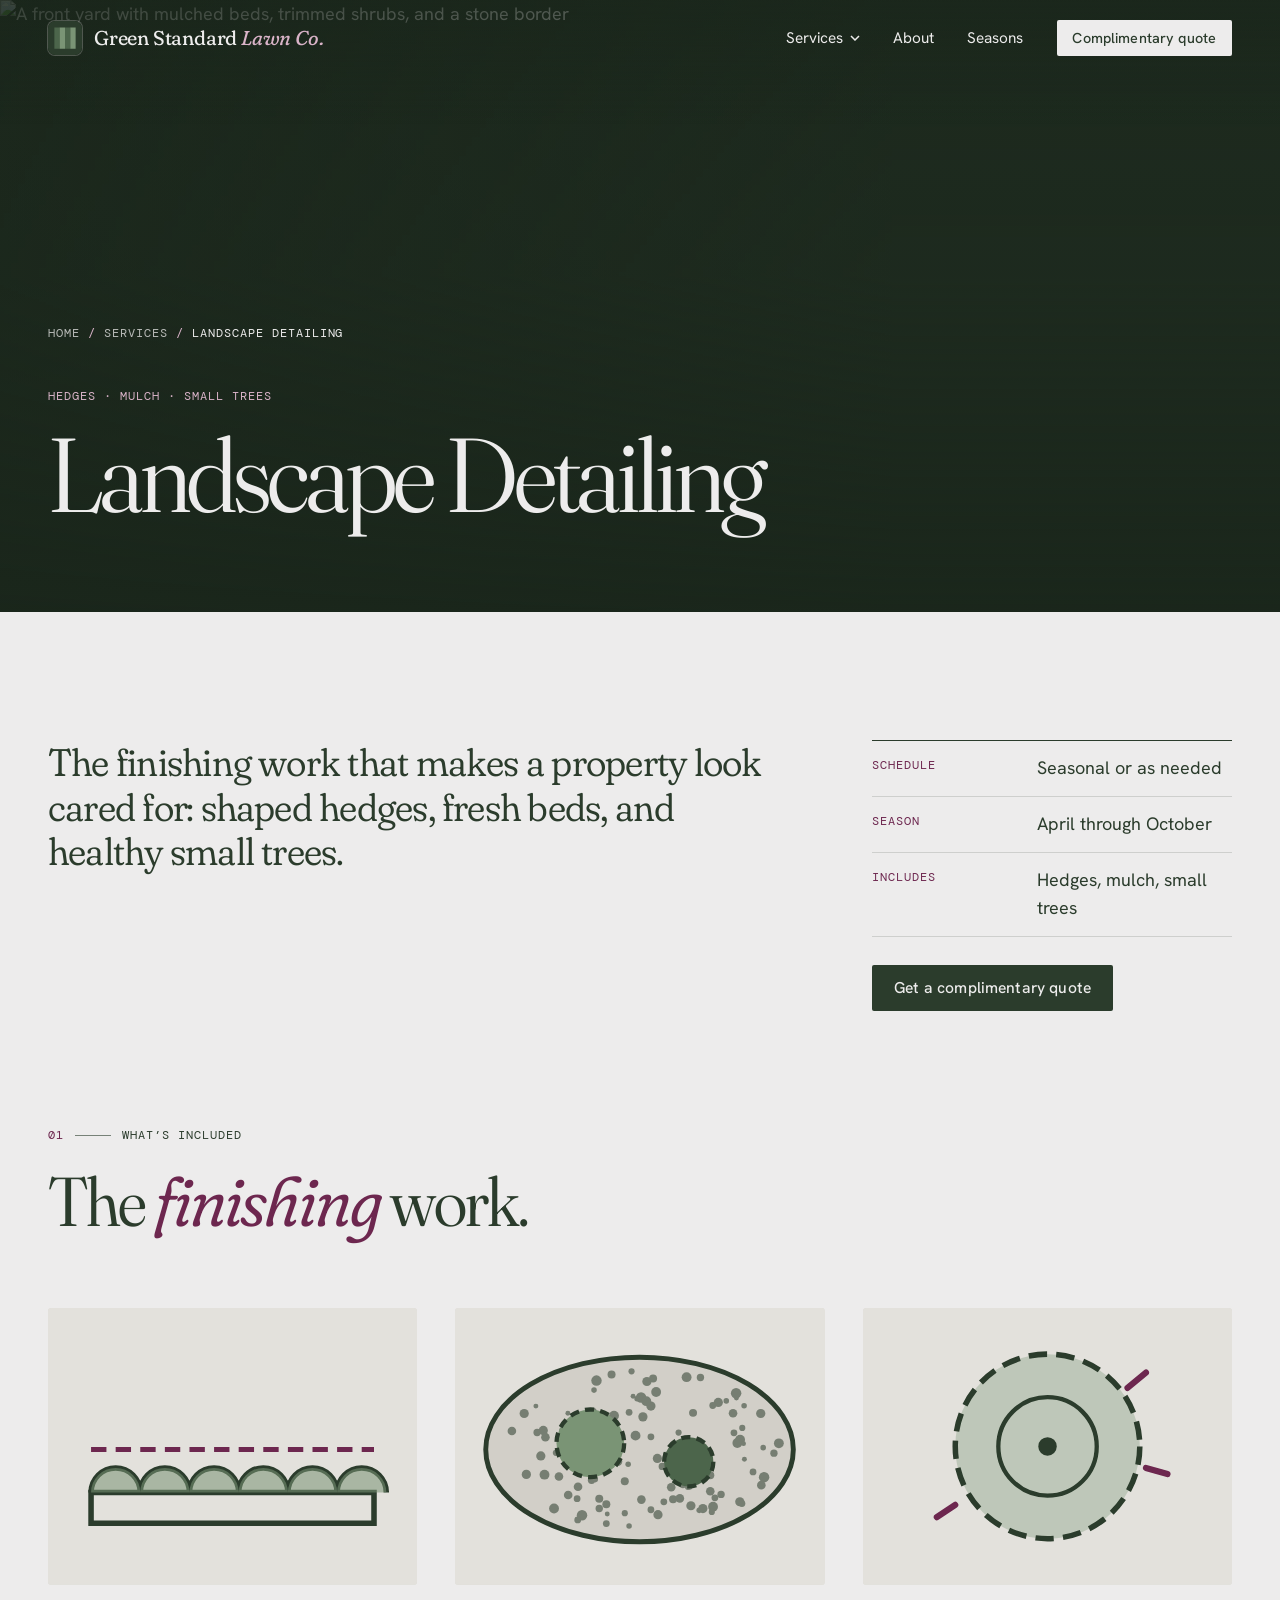
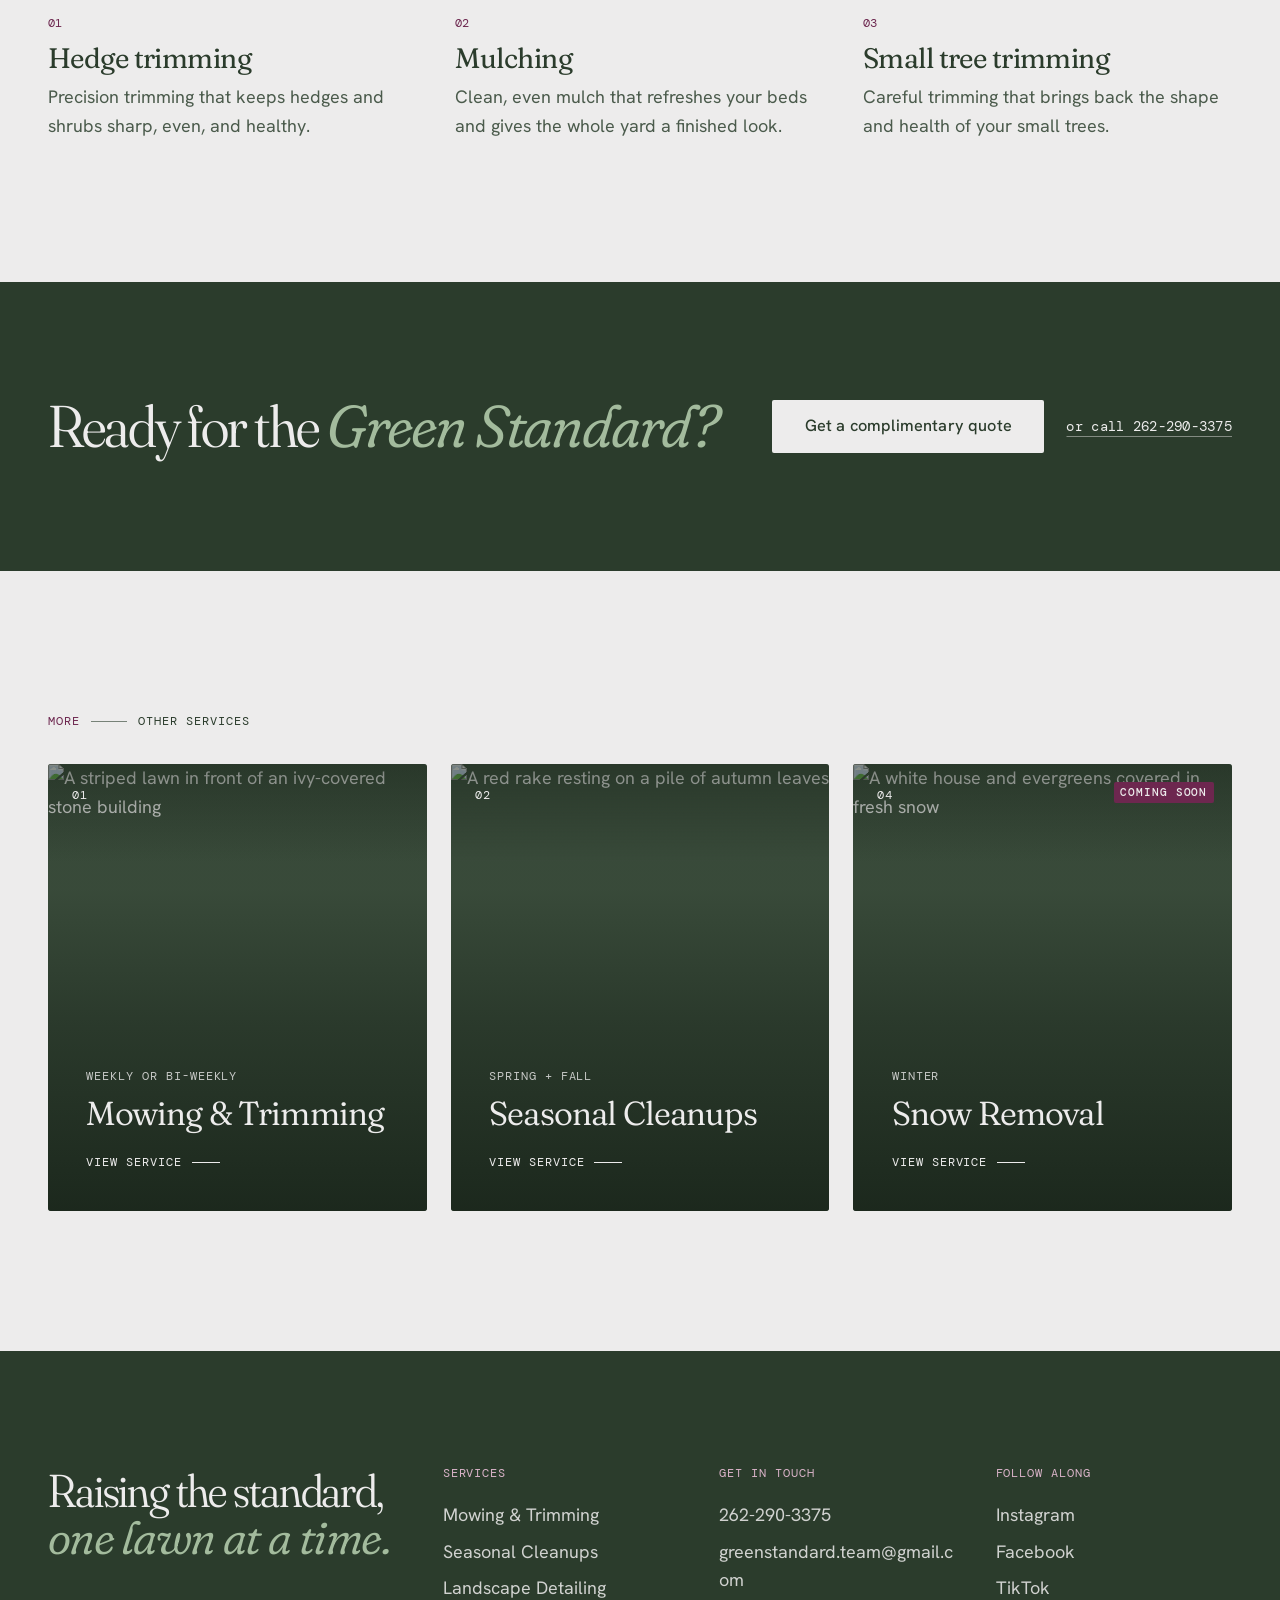
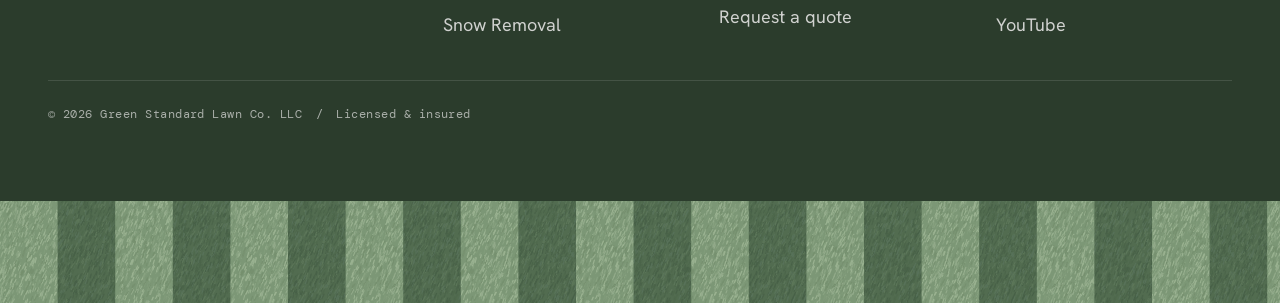
==== commit fce2799c: "Drop ruler caption and per-service seasons; swap out photos of people - Remove the caption under the" ====
--- a/services/landscape-detailing.html
+++ b/services/landscape-detailing.html
@@ -32,10 +32,10 @@
         <div class="nav-dd" data-dd>
           <button class="nav-dd-btn" type="button" aria-expanded="false" aria-controls="dd-services" data-dd-btn>Services <svg viewBox="0 0 10 6" aria-hidden="true"><path d="M1 1l4 4 4-4" fill="none" stroke="currentColor" stroke-width="1.5"/></svg></button>
           <div class="nav-dd-panel" id="dd-services">
-            <a href="../services/mowing-trimming.html"><span class="dd-thumb"><img src="https://images.unsplash.com/photo-1689728318937-17d24bc0a65c?w=112&h=112&fit=crop&q=72&auto=format" alt="" width="56" height="56" loading="lazy"></span><span><b>Mowing &amp; Trimming</b><small>Weekly or bi-weekly</small></span></a>
-            <a href="../services/seasonal-cleanups.html"><span class="dd-thumb"><img src="https://images.unsplash.com/photo-1733286125300-b4c5563295ad?w=112&h=112&fit=crop&q=72&auto=format" alt="" width="56" height="56" loading="lazy"></span><span><b>Seasonal Cleanups</b><small>Spring + fall</small></span></a>
-            <a href="../services/landscape-detailing.html"><span class="dd-thumb"><img src="https://images.unsplash.com/photo-1543309959-4d45288d1629?w=112&h=112&fit=crop&q=72&auto=format" alt="" width="56" height="56" loading="lazy"></span><span><b>Landscape Detailing</b><small>Hedges · Mulch · Small trees</small></span></a>
-            <a href="../services/snow-removal.html"><span class="dd-thumb"><img src="https://images.unsplash.com/photo-1483385573908-0a2108937c4a?w=112&h=112&fit=crop&q=72&auto=format" alt="" width="56" height="56" loading="lazy"></span><span><b>Snow Removal</b><small>Coming soon</small></span></a>
+            <a href="../services/mowing-trimming.html"><span class="dd-thumb"><img src="https://static.wixstatic.com/media/8f7db681169644acb92e3c3204172a61.jpg/v1/fill/w_112,h_112,al_c,q_85,enc_auto/lawn-and-ivy.jpg" alt="" width="56" height="56" loading="lazy"></span><span><b>Mowing &amp; Trimming</b><small>Weekly or bi-weekly</small></span></a>
+            <a href="../services/seasonal-cleanups.html"><span class="dd-thumb"><img src="https://images.unsplash.com/photo-1634081727680-fa43e3237d5a?w=112&h=112&fit=crop&q=72&auto=format" alt="" width="56" height="56" loading="lazy"></span><span><b>Seasonal Cleanups</b><small>Spring + fall</small></span></a>
+            <a href="../services/landscape-detailing.html"><span class="dd-thumb"><img src="https://images.unsplash.com/photo-1784641337536-329644723325?w=112&h=112&fit=crop&q=72&auto=format" alt="" width="56" height="56" loading="lazy"></span><span><b>Landscape Detailing</b><small>Hedges · Mulch · Small trees</small></span></a>
+            <a href="../services/snow-removal.html"><span class="dd-thumb"><img src="https://images.unsplash.com/photo-1765728141777-dc576c7aa261?w=112&h=112&fit=crop&q=72&auto=format" alt="" width="56" height="56" loading="lazy"></span><span><b>Snow Removal</b><small>Coming soon</small></span></a>
             <a class="dd-all" href="../index.html#services">See all services</a>
           </div>
         </div>
@@ -100,30 +100,6 @@
       </div>
     </section>
 
-    <section class="seasons svc-season">
-      <div class="wrap">
-        <header class="section-head section-head-split" data-reveal>
-          <div>
-            <p class="eyebrow">02 <span>When it happens</span></p>
-            <h2>Through the <em>growing season.</em></h2>
-          </div>
-          <p class="season-now">Detailing work usually happens April through October, often paired with weekly mowing.</p>
-        </header>
-        <div class="almanac" data-almanac data-reveal role="table" aria-label="Typical months for Landscape Detailing">
-          <div class="almanac-row almanac-head" role="row">
-            <span class="almanac-label" role="columnheader"><span class="sr-only">Service</span></span>
-            <div class="almanac-track" role="presentation"><span role="columnheader">Jan</span><span role="columnheader">Feb</span><span role="columnheader">Mar</span><span role="columnheader">Apr</span><span role="columnheader">May</span><span role="columnheader">Jun</span><span role="columnheader">Jul</span><span role="columnheader">Aug</span><span role="columnheader">Sep</span><span role="columnheader">Oct</span><span role="columnheader">Nov</span><span role="columnheader">Dec</span></div>
-          </div>
-          <div class="almanac-row" role="row">
-            <span class="almanac-label" role="rowheader">Landscape detailing</span>
-            <div class="almanac-track" role="cell" aria-label="April through October"><span class="bar bar-outline" style="grid-column: 4 / 11"></span></div>
-          </div>
-          <div class="almanac-today" data-today aria-hidden="true"><span data-today-label>Today</span></div>
-        </div>
-        <p class="fine">Typical timing. Exact start and end dates follow the weather.</p>
-      </div>
-    </section>
-
     <section class="cta-band">
       <div class="wrap cta-grid">
         <h2>Ready for the <em>Green Standard?</em></h2>
@@ -142,7 +118,7 @@
         <ul class="tiles tiles-3">
         <li data-reveal>
           <a class="tile" href="../services/mowing-trimming.html">
-            <img src="https://images.unsplash.com/photo-1689728318937-17d24bc0a65c?w=1100&h=1240&fit=crop&q=72&auto=format" alt="A string trimmer cleaning up a lawn edge beside a flower bed" width="1100" height="1240" loading="lazy" decoding="async">
+            <img src="https://static.wixstatic.com/media/8f7db681169644acb92e3c3204172a61.jpg/v1/fill/w_1100,h_1240,al_c,q_85,enc_auto/lawn-and-ivy.jpg" alt="A striped lawn in front of an ivy-covered stone building" width="1100" height="1240" loading="lazy" decoding="async">
             <span class="tile-shade" aria-hidden="true"></span>
             <span class="tile-num">01</span>
             <span class="tile-body">
@@ -155,7 +131,7 @@
         </li>
         <li data-reveal>
           <a class="tile" href="../services/seasonal-cleanups.html">
-            <img src="https://images.unsplash.com/photo-1733286125300-b4c5563295ad?w=1100&h=1240&fit=crop&q=72&auto=format" alt="A crew member clearing leaves from a yard with a leaf blower" width="1100" height="1240" loading="lazy" decoding="async">
+            <img src="https://images.unsplash.com/photo-1634081727680-fa43e3237d5a?w=1100&h=1240&fit=crop&q=72&auto=format" alt="A red rake resting on a pile of autumn leaves" width="1100" height="1240" loading="lazy" decoding="async">
             <span class="tile-shade" aria-hidden="true"></span>
             <span class="tile-num">02</span>
             <span class="tile-body">
@@ -168,7 +144,7 @@
         </li>
         <li data-reveal>
           <a class="tile" href="../services/snow-removal.html">
-            <img src="https://images.unsplash.com/photo-1483385573908-0a2108937c4a?w=1100&h=1240&fit=crop&q=72&auto=format" alt="A person shoveling a snowy driveway" width="1100" height="1240" loading="lazy" decoding="async">
+            <img src="https://images.unsplash.com/photo-1765728141777-dc576c7aa261?w=1100&h=1240&fit=crop&q=72&auto=format" alt="A white house and evergreens covered in fresh snow" width="1100" height="1240" loading="lazy" decoding="async">
             <span class="tile-shade" aria-hidden="true"></span>
             <span class="tile-num">04</span>
             <span class="tag tile-tag">Coming soon</span>
--- a/css/styles.css
+++ b/css/styles.css
@@ -408,8 +408,6 @@
   opacity: 0;
   transition: transform 1.2s cubic-bezier(0.5, 0, 0.75, 0) var(--d, 0s), opacity 1s ease calc(var(--d, 0s) + 0.15s);
 }
-.ruler-note { margin-top: 18px; font-family: var(--f-mono); font-size: 0.76rem; letter-spacing: 0.03em; color: rgba(237, 236, 236, 0.7); }
-.ruler-again { margin-left: 0.6em; padding: 0; border: 0; background: none; color: var(--plum-tint); font: inherit; text-decoration: underline; text-underline-offset: 0.3em; cursor: pointer; }
 
 .pillars { list-style: none; margin: 0; padding: 0; display: grid; grid-template-columns: 1fr 1fr; border-top: 1px solid var(--rule-on-dark); }
 .pillars li { padding: 28px 0 30px; border-bottom: 1px solid var(--rule-on-dark); }
@@ -503,7 +501,6 @@
 .included p { color: var(--ink-soft); max-width: 40ch; }
 
 .svc-plot { padding-bottom: clamp(88px, 11vw, 150px); }
-.svc-season { padding-top: clamp(88px, 11vw, 150px); }
 
 .cta-band { padding: clamp(72px, 9vw, 120px) 0; background: var(--forest); color: var(--bone); }
 .cta-grid { display: flex; flex-wrap: wrap; align-items: center; justify-content: space-between; gap: 28px 48px; }
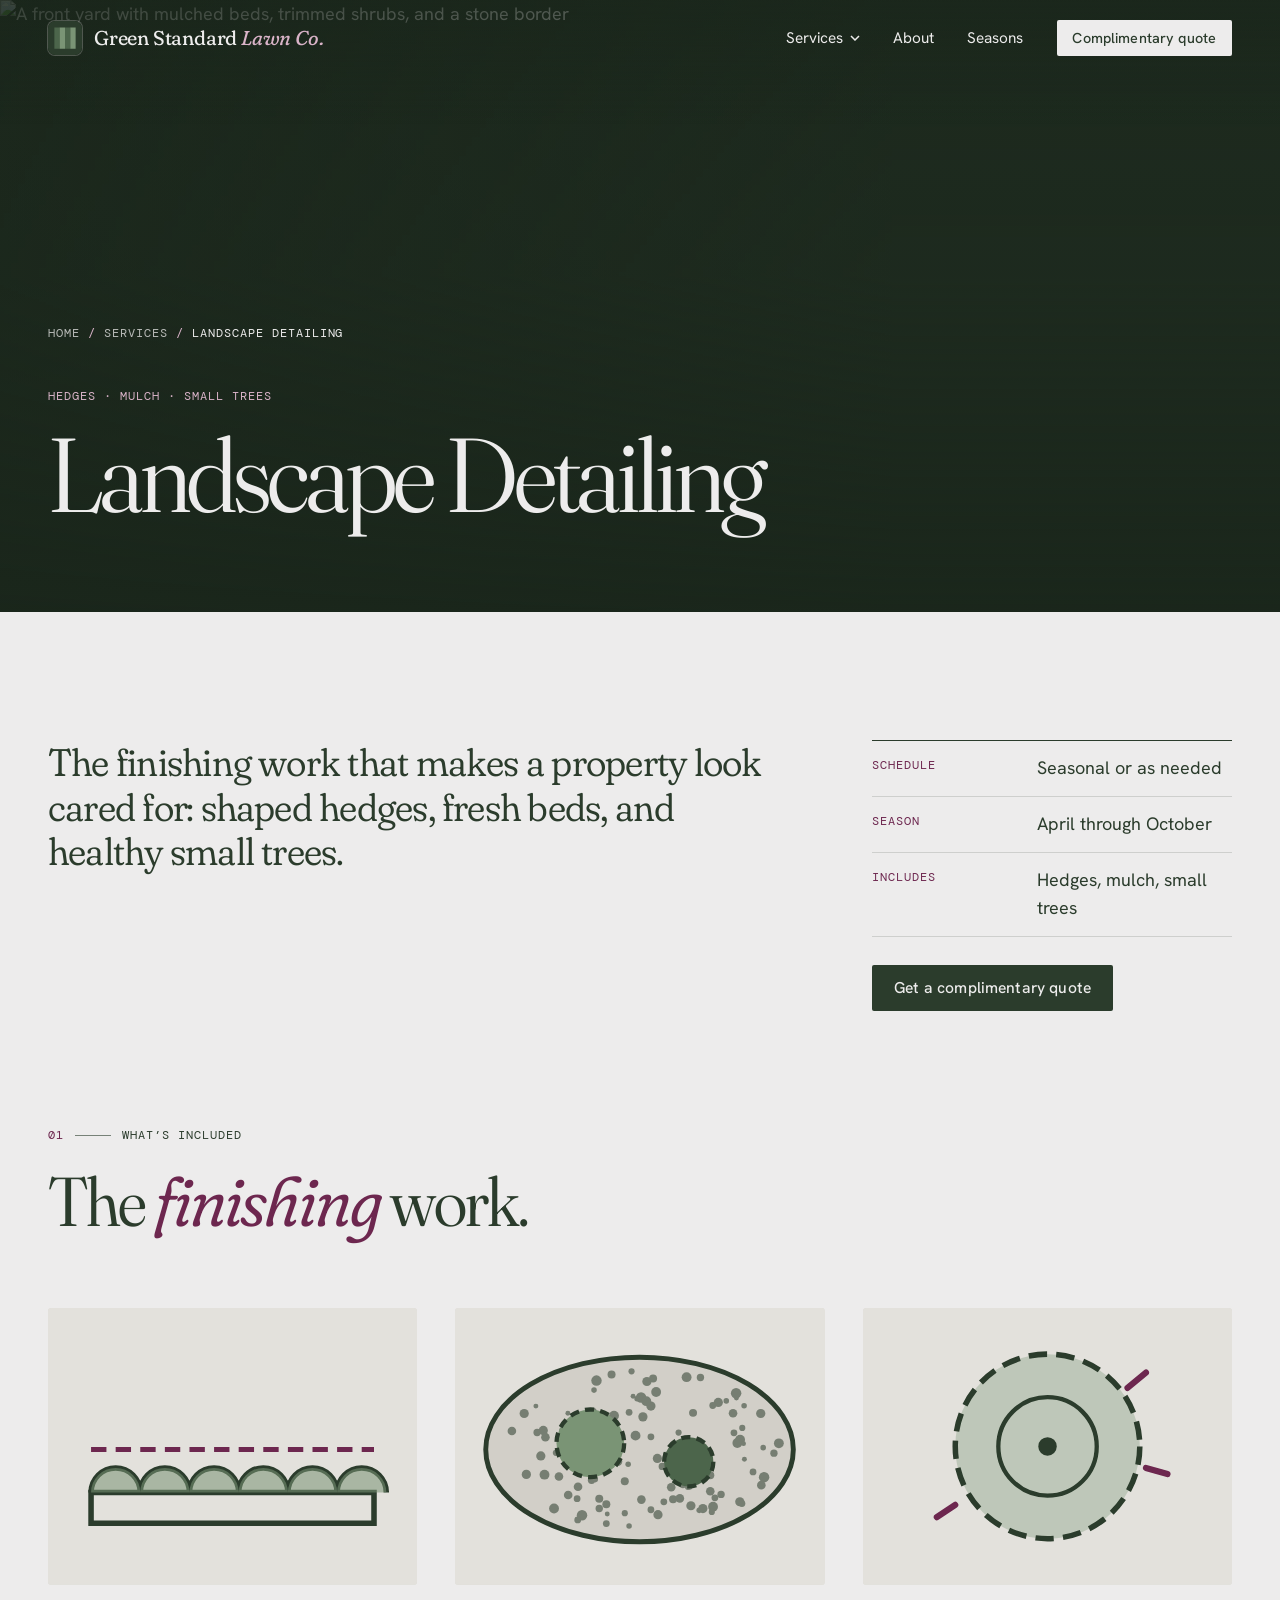
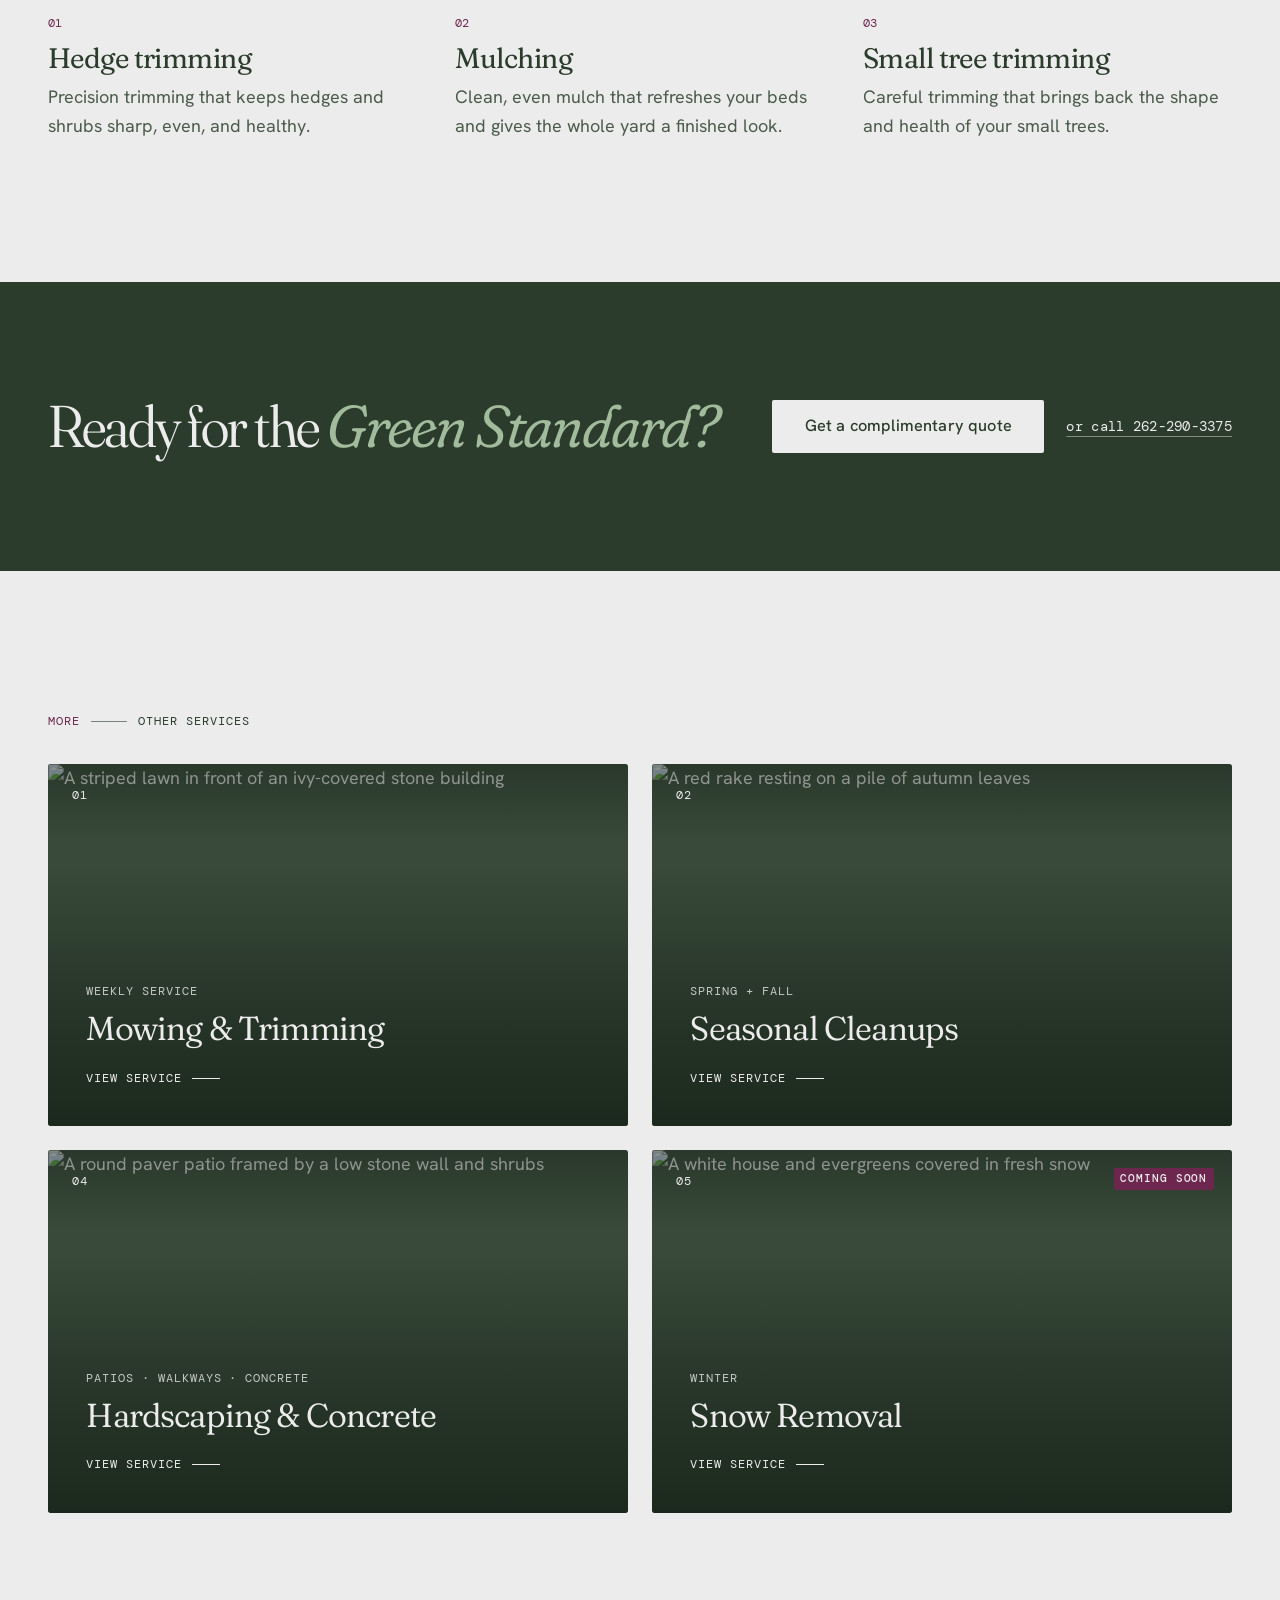
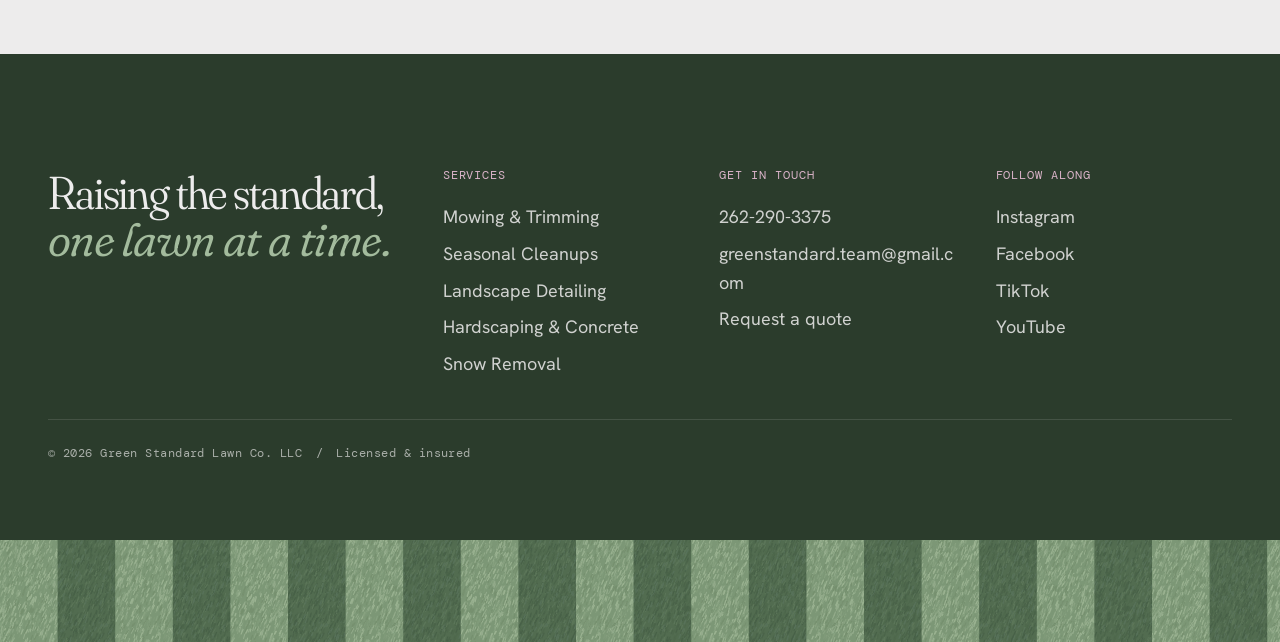
==== commit b628407d: "Add Hardscaping & Concrete, weekly-only mowing, handoff guides - New Hardscaping & Concrete service " ====
--- a/services/landscape-detailing.html
+++ b/services/landscape-detailing.html
@@ -32,9 +32,10 @@
         <div class="nav-dd" data-dd>
           <button class="nav-dd-btn" type="button" aria-expanded="false" aria-controls="dd-services" data-dd-btn>Services <svg viewBox="0 0 10 6" aria-hidden="true"><path d="M1 1l4 4 4-4" fill="none" stroke="currentColor" stroke-width="1.5"/></svg></button>
           <div class="nav-dd-panel" id="dd-services">
-            <a href="../services/mowing-trimming.html"><span class="dd-thumb"><img src="https://static.wixstatic.com/media/8f7db681169644acb92e3c3204172a61.jpg/v1/fill/w_112,h_112,al_c,q_85,enc_auto/lawn-and-ivy.jpg" alt="" width="56" height="56" loading="lazy"></span><span><b>Mowing &amp; Trimming</b><small>Weekly or bi-weekly</small></span></a>
+            <a href="../services/mowing-trimming.html"><span class="dd-thumb"><img src="https://static.wixstatic.com/media/8f7db681169644acb92e3c3204172a61.jpg/v1/fill/w_112,h_112,al_c,q_85,enc_auto/lawn-and-ivy.jpg" alt="" width="56" height="56" loading="lazy"></span><span><b>Mowing &amp; Trimming</b><small>Weekly service</small></span></a>
             <a href="../services/seasonal-cleanups.html"><span class="dd-thumb"><img src="https://images.unsplash.com/photo-1634081727680-fa43e3237d5a?w=112&h=112&fit=crop&q=72&auto=format" alt="" width="56" height="56" loading="lazy"></span><span><b>Seasonal Cleanups</b><small>Spring + fall</small></span></a>
             <a href="../services/landscape-detailing.html"><span class="dd-thumb"><img src="https://images.unsplash.com/photo-1784641337536-329644723325?w=112&h=112&fit=crop&q=72&auto=format" alt="" width="56" height="56" loading="lazy"></span><span><b>Landscape Detailing</b><small>Hedges · Mulch · Small trees</small></span></a>
+            <a href="../services/hardscaping-concrete.html"><span class="dd-thumb"><img src="https://images.unsplash.com/photo-1780838446281-9394772d07a8?w=112&h=112&fit=crop&q=72&auto=format" alt="" width="56" height="56" loading="lazy"></span><span><b>Hardscaping &amp; Concrete</b><small>Patios · Walkways · Concrete</small></span></a>
             <a href="../services/snow-removal.html"><span class="dd-thumb"><img src="https://images.unsplash.com/photo-1765728141777-dc576c7aa261?w=112&h=112&fit=crop&q=72&auto=format" alt="" width="56" height="56" loading="lazy"></span><span><b>Snow Removal</b><small>Coming soon</small></span></a>
             <a class="dd-all" href="../index.html#services">See all services</a>
           </div>
@@ -115,16 +116,16 @@
         <header class="section-head" data-reveal>
           <p class="eyebrow">More <span>Other services</span></p>
         </header>
-        <ul class="tiles tiles-3">
+        <ul class="tiles tiles-other">
         <li data-reveal>
           <a class="tile" href="../services/mowing-trimming.html">
             <img src="https://static.wixstatic.com/media/8f7db681169644acb92e3c3204172a61.jpg/v1/fill/w_1100,h_1240,al_c,q_85,enc_auto/lawn-and-ivy.jpg" alt="A striped lawn in front of an ivy-covered stone building" width="1100" height="1240" loading="lazy" decoding="async">
             <span class="tile-shade" aria-hidden="true"></span>
             <span class="tile-num">01</span>
             <span class="tile-body">
-              <span class="tile-meta">Weekly or bi-weekly</span>
+              <span class="tile-meta">Weekly service</span>
               <h3 class="tile-title">Mowing &amp; Trimming</h3>
-              <span class="tile-desc">Precise mowing, every edge trimmed clean, and a steady schedule all season.</span>
+              <span class="tile-desc">Precise mowing, every edge trimmed clean, and a steady weekly schedule all season.</span>
               <span class="tile-cta">View service</span>
             </span>
           </a>
@@ -143,10 +144,23 @@
           </a>
         </li>
         <li data-reveal>
+          <a class="tile" href="../services/hardscaping-concrete.html">
+            <img src="https://images.unsplash.com/photo-1780838446281-9394772d07a8?w=1100&h=1240&fit=crop&q=72&auto=format" alt="A round paver patio framed by a low stone wall and shrubs" width="1100" height="1240" loading="lazy" decoding="async">
+            <span class="tile-shade" aria-hidden="true"></span>
+            <span class="tile-num">04</span>
+            <span class="tile-body">
+              <span class="tile-meta">Patios · Walkways · Concrete</span>
+              <h3 class="tile-title">Hardscaping &amp; Concrete</h3>
+              <span class="tile-desc">Patios, walkways, retaining walls, and concrete work, built to last.</span>
+              <span class="tile-cta">View service</span>
+            </span>
+          </a>
+        </li>
+        <li data-reveal>
           <a class="tile" href="../services/snow-removal.html">
             <img src="https://images.unsplash.com/photo-1765728141777-dc576c7aa261?w=1100&h=1240&fit=crop&q=72&auto=format" alt="A white house and evergreens covered in fresh snow" width="1100" height="1240" loading="lazy" decoding="async">
             <span class="tile-shade" aria-hidden="true"></span>
-            <span class="tile-num">04</span>
+            <span class="tile-num">05</span>
             <span class="tag tile-tag">Coming soon</span>
             <span class="tile-body">
               <span class="tile-meta">Winter</span>
@@ -169,6 +183,7 @@
         <a href="../services/mowing-trimming.html">Mowing &amp; Trimming</a>
         <a href="../services/seasonal-cleanups.html">Seasonal Cleanups</a>
         <a href="../services/landscape-detailing.html">Landscape Detailing</a>
+        <a href="../services/hardscaping-concrete.html">Hardscaping &amp; Concrete</a>
         <a href="../services/snow-removal.html">Snow Removal</a>
       </div>
       <div class="footer-col">
--- a/css/styles.css
+++ b/css/styles.css
@@ -343,7 +343,7 @@
    ========================================================================== */
 .services-home { padding: clamp(96px, 12vw, 168px) 0; }
 .tiles { list-style: none; margin: 0; padding: 0; display: grid; grid-template-columns: repeat(2, minmax(0, 1fr)); gap: clamp(14px, 2vw, 24px); }
-.tiles-3 { grid-template-columns: repeat(3, minmax(0, 1fr)); }
+.tiles-home li:first-child { grid-column: 1 / -1; }
 .tile {
   position: relative;
   display: block;
@@ -355,7 +355,8 @@
   text-decoration: none;
   isolation: isolate;
 }
-.tiles-3 .tile { aspect-ratio: 1 / 1.18; }
+.tiles-home li:first-child .tile { aspect-ratio: 16 / 7; }
+.tiles-other .tile { aspect-ratio: 16 / 10; }
 .tile img { position: absolute; inset: 0; z-index: -2; width: 100%; height: 100%; object-fit: cover; filter: saturate(0.85); transition: transform 1.2s var(--ease), filter 0.6s; }
 .tile-shade {
   position: absolute;
@@ -373,7 +374,7 @@
 .tile-body { position: absolute; left: 0; right: 0; bottom: 0; display: grid; justify-items: start; gap: 10px; padding: clamp(22px, 3vw, 40px); }
 .tile-meta { font-family: var(--f-mono); font-size: 0.74rem; letter-spacing: 0.08em; text-transform: uppercase; color: rgba(237, 236, 236, 0.8); }
 .tile-title { font-size: clamp(2rem, 3.6vw, 3.3rem); font-weight: 350; letter-spacing: -0.025em; line-height: 1; }
-.tiles-3 .tile-title { font-size: clamp(1.7rem, 2.6vw, 2.4rem); }
+.tiles-other .tile-title { font-size: clamp(1.7rem, 2.6vw, 2.4rem); }
 .tile-desc { max-width: 40ch; font-size: 0.98rem; color: rgba(237, 236, 236, 0.86); }
 .tile-cta { display: inline-flex; align-items: center; gap: 0.8em; margin-top: 4px; font-family: var(--f-mono); font-size: 0.76rem; letter-spacing: 0.08em; text-transform: uppercase; }
 .tile-cta::after { content: ""; width: 28px; height: 1px; background: currentColor; transition: width 0.45s var(--ease); }
@@ -454,8 +455,10 @@
 .js .almanac.is-in .almanac-row:nth-child(4) .bar { transition-delay: 0.2s; }
 .js .almanac.is-in .almanac-row:nth-child(5) .bar { transition-delay: 0.3s; }
 .js .almanac.is-in .almanac-row:nth-child(6) .bar { transition-delay: 0.4s; }
+.js .almanac.is-in .almanac-row:nth-child(7) .bar { transition-delay: 0.5s; }
 .bar-stripes { background: repeating-linear-gradient(90deg, var(--lawn-dark) 0 12px, var(--lawn-light) 12px 24px); }
 .bar-outline { background: repeating-linear-gradient(-45deg, transparent 0 6px, rgba(43, 60, 44, 0.3) 6px 7px); box-shadow: inset 0 0 0 2px var(--forest); }
+.bar-block { background: repeating-linear-gradient(90deg, var(--forest) 0 14px, var(--bone) 14px 16px); box-shadow: inset 0 0 0 1.5px var(--forest); }
 .bar-snow { background: repeating-linear-gradient(-45deg, var(--plum) 0 2px, transparent 2px 7px); box-shadow: inset 0 0 0 1.5px var(--plum); }
 
 .almanac-today { position: absolute; top: 0; bottom: 0; left: calc(var(--label-w) + (100% - var(--label-w)) * var(--t)); width: 2px; margin-left: -1px; background: var(--plum); pointer-events: none; }
@@ -659,16 +662,15 @@
   .quote-grid, .work-grid, .svc-intro-grid { grid-template-columns: 1fr; }
   .quote-intro { position: static; }
   .section-head-split { grid-template-columns: 1fr; align-items: start; }
-  .tiles-3 { grid-template-columns: repeat(2, minmax(0, 1fr)); }
-  .tiles-3 li:last-child { grid-column: 1 / -1; }
-  .tiles-3 li:last-child .tile { aspect-ratio: 16 / 9; }
+  .tiles-home li:first-child .tile { aspect-ratio: 16 / 9; }
+  .tiles-other .tile { aspect-ratio: 1 / 1; }
   .included { grid-template-columns: 1fr; max-width: 560px; }
   .hero-strip-inner > span:nth-child(3) { display: none; }
 }
 
 @media (max-width: 720px) {
-  .tiles, .tiles-3 { grid-template-columns: 1fr; }
-  .tile, .tiles-3 .tile, .tiles-3 li:last-child .tile { aspect-ratio: 4 / 3.4; }
+  .tiles { grid-template-columns: 1fr; }
+  .tile, .tiles-home li:first-child .tile, .tiles-other .tile { aspect-ratio: 4 / 3.4; }
   .almanac { --label-w: 0px; margin-top: 64px; }
   .almanac-row { grid-template-columns: minmax(0, 1fr); min-height: 0; padding: 14px 0 12px; }
   .almanac-head { padding: 0; }
